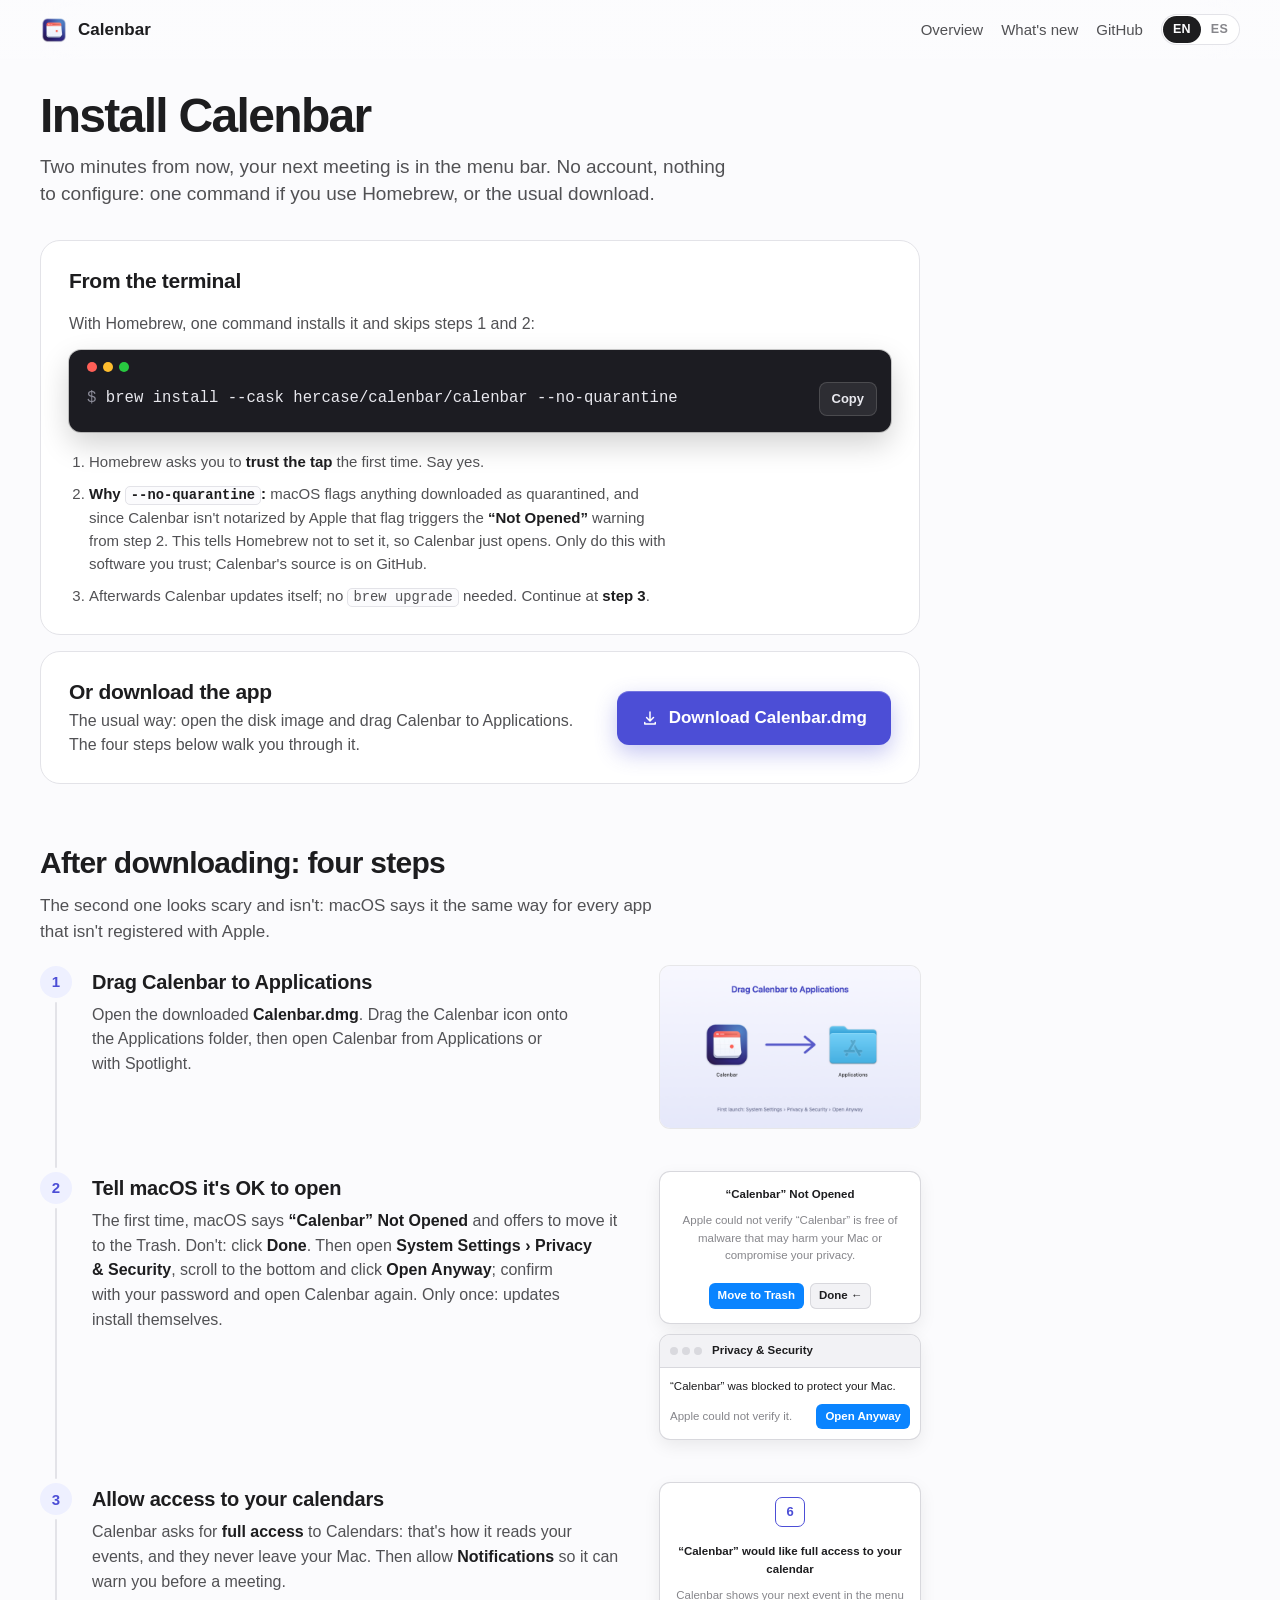
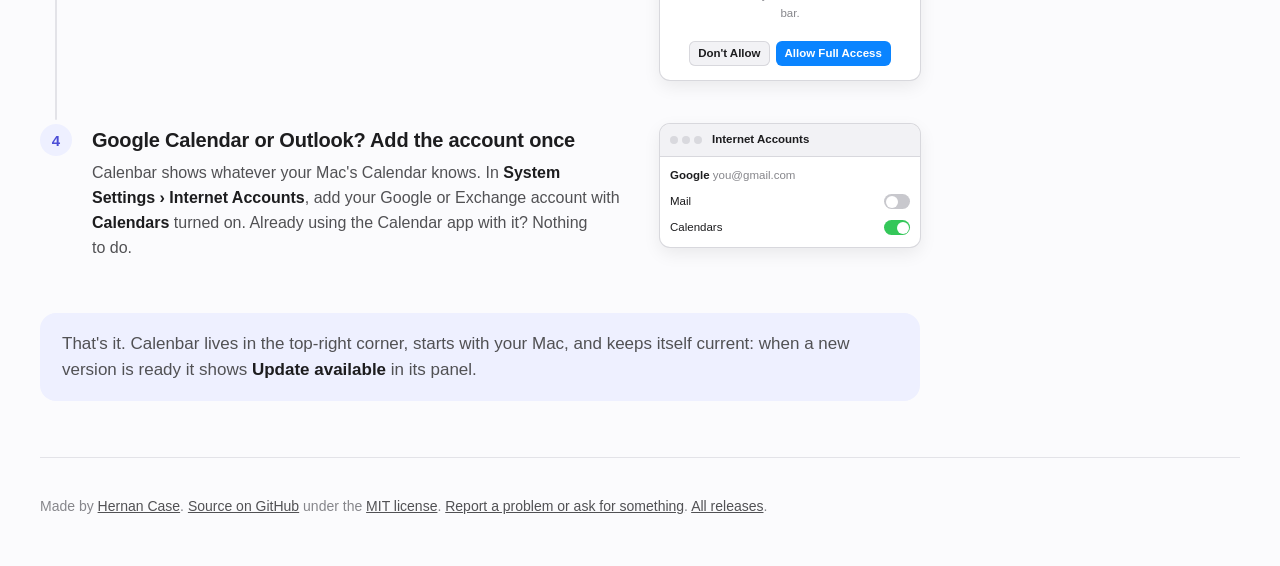
==== docs/install.html @ 89dd8d43 "docs: lead with what Calenbar solves, and one layout system for every page Site, README and the writ" ====
<!doctype html>
<html lang="en">
<head>
<meta charset="utf-8">
<meta name="viewport" content="width=device-width, initial-scale=1">
<title>Install Calenbar on your Mac</title>
<meta name="description" content="Install Calenbar with a download or one Homebrew command, then allow it in Privacy & Security, give it calendar access and add your Google or Exchange account.">
<link rel="canonical" href="https://hercase.github.io/calenbar/install.html">
<meta name="robots" content="index, follow">
<meta name="theme-color" content="#4c4ed6">
<meta property="og:type" content="website">
<meta property="og:image:type" content="image/jpeg">
<meta property="og:site_name" content="Calenbar">
<meta property="og:title" content="Install Calenbar on your Mac">
<meta property="og:description" content="Install Calenbar with a download or one Homebrew command, then allow it in Privacy & Security, give it calendar access and add your Google or Exchange account.">
<meta property="og:url" content="https://hercase.github.io/calenbar/install.html">
<meta property="og:image" content="https://hercase.github.io/calenbar/img/og.jpg">
<meta property="og:image:width" content="1200">
<meta property="og:image:height" content="600">
<meta property="og:image:alt" content="Calenbar: a Mac menu bar showing Weekly Sync in 12 minutes, with the Calenbar panel open">
<meta property="og:locale" content="en_US">
<meta property="og:locale:alternate" content="es_AR">
<meta name="twitter:card" content="summary_large_image">
<meta name="twitter:title" content="Install Calenbar on your Mac">
<meta name="twitter:description" content="Install Calenbar with a download or one Homebrew command, then allow it in Privacy & Security, give it calendar access and add your Google or Exchange account.">
<meta name="twitter:image" content="https://hercase.github.io/calenbar/img/og.jpg">
<meta name="twitter:image:width" content="1200">
<meta name="twitter:image:height" content="600">
<link rel="icon" href="img/icon.png">
<link rel="apple-touch-icon" href="img/icon.png">
<meta name="color-scheme" content="light dark">
<link rel="stylesheet" href="site.css">
</head>
<body>
<div class="wrap">
  <header class="top">
    <a class="mark" href="./"><img src="img/icon.png" alt="" width="28" height="28">Calenbar</a>
    <nav>
      <a href="./"><span data-en>Overview</span><span data-es hidden>Inicio</span></a>
      <a href="whats-new.html"><span data-en>What's new</span><span data-es hidden>Novedades</span></a>
      <a href="https://github.com/hercase/calenbar">GitHub</a>
      <div class="lang" role="group" aria-label="Language">
        <button type="button" data-lang="en" aria-pressed="true" lang="en">EN</button>
        <button type="button" data-lang="es" aria-pressed="false" lang="es">ES</button>
      </div>
    </nav>
  </header>

  <section class="guide" data-en>
    <h1>Install Calenbar</h1>
    <p class="intro">Two minutes from now, your next meeting is in the menu bar. No account, nothing to configure: one command if you use Homebrew, or the usual download.</p>

    <div class="ways">
      <div class="way term">
        <h2>From the terminal</h2>
        <p>With Homebrew, one command installs it and skips steps 1 and 2:</p>
        <div class="cmd"><span class="lights" aria-hidden="true"><i></i><i></i><i></i></span><code>brew install --cask hercase/calenbar/calenbar --no-quarantine</code><button type="button" data-done="Copied">Copy</button></div>
        <ol>
          <li>Homebrew asks you to <b>trust the tap</b> the first time. Say yes.</li>
          <li><b>Why <code>--no-quarantine</code>:</b> macOS flags anything downloaded as quarantined, and since Calenbar isn't notarized by Apple that flag triggers the <b>“Not Opened”</b> warning from step 2. This tells Homebrew not to set it, so Calenbar just opens. Only do this with software you trust; Calenbar's source is on GitHub.</li>
          <li>Afterwards Calenbar updates itself; no <code>brew upgrade</code> needed. Continue at <b>step 3</b>.</li>
        </ol>
      </div>
      <div class="way get">
        <div>
        <h2>Or download the app</h2>
        <p>The usual way: open the disk image and drag Calenbar to Applications. The four steps below walk you through it.</p>
        </div>
        <a class="download" href="https://github.com/hercase/calenbar/releases/latest/download/Calenbar.dmg">
          <svg viewBox="0 0 24 24"><path d="M12 3a1 1 0 0 1 1 1v9.6l2.9-2.9a1 1 0 1 1 1.4 1.4l-4.6 4.6a1 1 0 0 1-1.4 0L6.7 12.1a1 1 0 0 1 1.4-1.4l2.9 2.9V4a1 1 0 0 1 1-1zM5 17a1 1 0 0 1 1 1v1h12v-1a1 1 0 1 1 2 0v2a1 1 0 0 1-1 1H5a1 1 0 0 1-1-1v-2a1 1 0 0 1 1-1z"/></svg>
          Download Calenbar.dmg
        </a>
      </div>
    </div>

    <h2 class="steps-head">After downloading: four steps</h2>
    <p>The second one looks scary and isn't: macOS says it the same way for every app that isn't registered with Apple.</p>

    <div class="step">
      <div>
        <p class="num">1</p>
        <h3>Drag Calenbar to Applications</h3>
        <p>Open the downloaded <b>Calenbar.dmg</b>. Drag the Calenbar icon onto the Applications folder, then open Calenbar from Applications or with Spotlight.</p>
      </div>
      <figure><img src="img/dmg.png" alt="The disk image window: the Calenbar icon, an arrow, and the Applications folder" width="660" height="412"></figure>
    </div>

    <div class="step">
      <div>
        <p class="num">2</p>
        <h3>Tell macOS it's OK to open</h3>
        <p>The first time, macOS says <b>“Calenbar” Not Opened</b> and offers to move it to the Trash. Don't: click <b>Done</b>. Then open <b>System Settings › Privacy &amp; Security</b>, scroll to the bottom and click <b>Open Anyway</b>; confirm with your password and open Calenbar again. Only once: updates install themselves.</p>
      </div>
      <figure aria-hidden="true">
        <div class="win dialog">
          <div class="body">
            <div><b>“Calenbar” Not Opened</b></div>
            <div class="muted">Apple could not verify “Calenbar” is free of malware that may harm your Mac or compromise your privacy.</div>
            <div class="buttons"><span class="btn">Move to Trash</span><span class="btn plain">Done ←</span></div>
          </div>
        </div>
        <div class="win" style="margin-top:12px">
          <div class="head"><span class="lights"><i></i><i></i><i></i></span>Privacy &amp; Security</div>
          <div class="body">
            <div>“Calenbar” was blocked to protect your Mac.</div>
            <div class="row"><span class="muted">Apple could not verify it.</span><span class="btn">Open Anyway</span></div>
          </div>
        </div>
      </figure>
    </div>

    <div class="step">
      <div>
        <p class="num">3</p>
        <h3>Allow access to your calendars</h3>
        <p>Calenbar asks for <b>full access</b> to Calendars: that's how it reads your events, and they never leave your Mac. Then allow <b>Notifications</b> so it can warn you before a meeting.</p>
      </div>
      <figure aria-hidden="true">
        <div class="win dialog">
          <div class="body">
            <div class="icon daybox">16</div>
            <div><b>“Calenbar” would like full access to your calendar</b></div>
            <div class="muted">Calenbar shows your next event in the menu bar.</div>
            <div class="buttons"><span class="btn plain">Don't Allow</span><span class="btn">Allow Full Access</span></div>
          </div>
        </div>
      </figure>
    </div>

    <div class="step">
      <div>
        <p class="num">4</p>
        <h3>Google Calendar or Outlook? Add the account once</h3>
        <p>Calenbar shows whatever your Mac's Calendar knows. In <b>System Settings › Internet Accounts</b>, add your Google or Exchange account with <b>Calendars</b> turned on. Already using the Calendar app with it? Nothing to do.</p>
      </div>
      <figure aria-hidden="true">
        <div class="win">
          <div class="head"><span class="lights"><i></i><i></i><i></i></span>Internet Accounts</div>
          <div class="body">
            <div><b>Google</b> <span class="muted">you@gmail.com</span></div>
            <div class="row"><span>Mail</span><span class="switch"></span></div>
            <div class="row"><span>Calendars</span><span class="switch on"></span></div>
          </div>
        </div>
      </figure>
    </div>

    <p class="after">That's it. Calenbar lives in the top-right corner, starts with your Mac, and keeps itself current: when a new version is ready it shows <b>Update available</b> in its panel.</p>

  </section>

  <section class="guide" data-es hidden>
    <h1>Instalar Calenbar</h1>
    <p class="intro">En dos minutos tenés tu próxima reunión en la barra de menús. Sin cuenta, nada que configurar: un comando si usás Homebrew, o la descarga de siempre.</p>

    <div class="ways">
      <div class="way term">
        <h2>Desde la terminal</h2>
        <p>Con Homebrew, un comando la instala y se saltea los pasos 1 y 2:</p>
        <div class="cmd"><span class="lights" aria-hidden="true"><i></i><i></i><i></i></span><code>brew install --cask hercase/calenbar/calenbar --no-quarantine</code><button type="button" data-done="Copiado">Copiar</button></div>
        <ol>
          <li>La primera vez Homebrew pide <b>confiar en el tap</b>. Decí que sí.</li>
          <li><b>Por qué <code>--no-quarantine</code>:</b> macOS marca como “en cuarentena” todo lo que se descarga, y como Calenbar no está notarizada por Apple esa marca dispara el aviso <b>“No se abrió”</b> del paso 2. Esto le dice a Homebrew que no la ponga, y Calenbar abre directo. Hacelo solo con software en el que confiás; el código de Calenbar está en GitHub.</li>
          <li>Después Calenbar se actualiza sola; no hace falta <code>brew upgrade</code>. Seguí en el <b>paso 3</b>.</li>
        </ol>
      </div>
      <div class="way get">
        <div>
        <h2>O descargá la app</h2>
        <p>Lo de siempre: abrí la imagen de disco y arrastrá Calenbar a Aplicaciones. Los cuatro pasos de abajo te guían.</p>
        </div>
        <a class="download" href="https://github.com/hercase/calenbar/releases/latest/download/Calenbar.dmg">
          <svg viewBox="0 0 24 24"><path d="M12 3a1 1 0 0 1 1 1v9.6l2.9-2.9a1 1 0 1 1 1.4 1.4l-4.6 4.6a1 1 0 0 1-1.4 0L6.7 12.1a1 1 0 0 1 1.4-1.4l2.9 2.9V4a1 1 0 0 1 1-1zM5 17a1 1 0 0 1 1 1v1h12v-1a1 1 0 1 1 2 0v2a1 1 0 0 1-1 1H5a1 1 0 0 1-1-1v-2a1 1 0 0 1 1-1z"/></svg>
          Descargar Calenbar.dmg
        </a>
      </div>
    </div>

    <h2 class="steps-head">Después de descargar: cuatro pasos</h2>
    <p>El segundo asusta y no es para tanto: macOS lo dice igual para toda app que no está registrada en Apple.</p>

    <div class="step">
      <div>
        <p class="num">1</p>
        <h3>Arrastrá Calenbar a Aplicaciones</h3>
        <p>Abrí el archivo descargado <b>Calenbar.dmg</b>. Arrastrá el ícono de Calenbar sobre la carpeta Aplicaciones y después abrí Calenbar desde Aplicaciones o con Spotlight.</p>
      </div>
      <figure><img src="img/dmg.png" alt="La ventana de la imagen de disco: el ícono de Calenbar, una flecha y la carpeta Aplicaciones" width="660" height="412"></figure>
    </div>

    <div class="step">
      <div>
        <p class="num">2</p>
        <h3>Decile a macOS que está bien abrirla</h3>
        <p>La primera vez macOS dice <b>No se abrió “Calenbar”</b> y te ofrece moverla al basurero. No lo hagas: tocá <b>Listo</b>. Después abrí <b>Ajustes del Sistema › Privacidad y seguridad</b>, bajá hasta el final y tocá <b>Abrir de todas formas</b> (o <b>Abrir igualmente</b>, según el idioma del sistema); confirmá con tu contraseña y volvé a abrir Calenbar. Una sola vez: las actualizaciones se instalan solas.</p>
      </div>
      <figure>
        <img src="img/gatekeeper-es.png" alt="El aviso de macOS: No se abrió Calenbar. Apple no pudo verificar que no contenga software malicioso. Botones: Mover al basurero y Listo." width="294" height="280">
        <div class="win" style="margin-top:12px" aria-hidden="true">
          <div class="head"><span class="lights"><i></i><i></i><i></i></span>Privacidad y seguridad</div>
          <div class="body">
            <div>Se bloqueó “Calenbar” para proteger la Mac.</div>
            <div class="row"><span class="muted">Apple no pudo verificarla.</span><span class="btn">Abrir de todas formas</span></div>
          </div>
        </div>
      </figure>
    </div>

    <div class="step">
      <div>
        <p class="num">3</p>
        <h3>Permitile acceder a tus calendarios</h3>
        <p>Calenbar pide <b>acceso completo</b> a Calendarios: así lee tus eventos, que nunca salen de tu Mac. Después permití las <b>Notificaciones</b> para que te avise antes de cada reunión.</p>
      </div>
      <figure aria-hidden="true">
        <div class="win dialog">
          <div class="body">
            <div class="icon daybox">16</div>
            <div><b>“Calenbar” quiere acceso completo a tu calendario</b></div>
            <div class="muted">Calenbar muestra tu próximo evento en la barra de menús.</div>
            <div class="buttons"><span class="btn plain">No permitir</span><span class="btn">Permitir acceso completo</span></div>
          </div>
        </div>
      </figure>
    </div>

    <div class="step">
      <div>
        <p class="num">4</p>
        <h3>¿Google Calendar u Outlook? Agregá la cuenta una vez</h3>
        <p>Calenbar muestra lo que conoce el Calendario de tu Mac. En <b>Ajustes del Sistema › Cuentas de Internet</b>, agregá tu cuenta de Google o Exchange con <b>Calendarios</b> activado. Si ya usás la app Calendario con esa cuenta, no hay nada que hacer.</p>
      </div>
      <figure aria-hidden="true">
        <div class="win">
          <div class="head"><span class="lights"><i></i><i></i><i></i></span>Cuentas de Internet</div>
          <div class="body">
            <div><b>Google</b> <span class="muted">vos@gmail.com</span></div>
            <div class="row"><span>Mail</span><span class="switch"></span></div>
            <div class="row"><span>Calendarios</span><span class="switch on"></span></div>
          </div>
        </div>
      </figure>
    </div>

    <p class="after">Listo. Calenbar vive arriba a la derecha, arranca con tu Mac y se mantiene al día: cuando hay una versión nueva, el panel muestra <b>Actualización disponible</b>.</p>

  </section>

  <footer>
    <span data-en>Made by <a href="https://hercase.vercel.app/?utm_source=calenbar&utm_medium=landing">Hernan Case</a>. <a href="https://github.com/hercase/calenbar">Source on GitHub</a> under the <a href="https://github.com/hercase/calenbar/blob/main/LICENSE">MIT license</a>. <a href="https://github.com/hercase/calenbar/issues/new">Report a problem or ask for something</a>. <a href="https://github.com/hercase/calenbar/releases">All releases</a>.</span>
    <span data-es hidden>Hecho por <a href="https://hercase.vercel.app/?utm_source=calenbar&utm_medium=landing">Hernan Case</a>. <a href="https://github.com/hercase/calenbar">Código en GitHub</a> con <a href="https://github.com/hercase/calenbar/blob/main/LICENSE">licencia MIT</a>. <a href="https://github.com/hercase/calenbar/issues/new">Reportá un problema o pedí algo</a>. <a href="https://github.com/hercase/calenbar/releases">Todas las versiones</a>.</span>
  </footer>
</div>
<script src="site.js"></script>
</body>
</html>
---- docs/site.css ----
/* Layout: one page width for every page, a reading width for prose, one rhythm between sections.
   The page stops growing at --page, so ultra-wide screens get a centred column rather than long lines. */
:root {
  --page: 1200px;
  --content: 880px;
  --measure: 66ch;
  --gutter: clamp(16px, 4vw, 32px);
  --section-y: clamp(56px, 7vw, 96px);
}
:root {
  --paper: #fbfbfd; --ink: #1d1d1f; --ink-2: #515154; --ink-3: #86868b; --rule: #e3e3e8;
  --accent: #4c4ed6; --accent-ink: #ffffff; --band: #eef0ff;
  --bar: rgba(255, 255, 255, .72); --bar-ink: #1d1d1f;
  --win: #ffffff; --win-rule: #d8d8dd; --win-head: #f2f2f5; --sys-blue: #0a84ff; --sys-green: #34c759;
  --shadow: 0 0 0 1px rgba(0,0,0,.07), 0 18px 48px rgba(28, 29, 70, .14);
  --wallpaper: linear-gradient(135deg, #dfe3ff 0%, #eef0ff 38%, #fbe9f1 72%, #e6f0ff 100%);
  --wallpaper-edge: rgba(28, 29, 70, .08);
  --term: #1c1c22; --term-ink: #e8e8ee; --term-dim: #8b8b98;
}
@media (prefers-color-scheme: dark) {
  :root {
    --paper: #141416; --ink: #f5f5f7; --ink-2: #c7c7cc; --ink-3: #8e8e93; --rule: #2c2c30;
    --accent: #8a8cff; --accent-ink: #0d0d1f; --band: #1c1d33;
    --bar: rgba(40, 40, 46, .72); --bar-ink: #f5f5f7;
    --win: #2c2c2e; --win-rule: #3f3f44; --win-head: #353538;
    --shadow: 0 0 0 1px rgba(255,255,255,.08), 0 18px 48px rgba(0, 0, 0, .55);
    --wallpaper: linear-gradient(135deg, #1b1c3a 0%, #262a5c 40%, #3a2550 75%, #1c2440 100%);
    --wallpaper-edge: rgba(255,255,255,.08);
    --term: #0e0e12;
  }
}
* { box-sizing: border-box; min-width: 0; }
img { max-width: 100%; }
html { background: var(--paper); scroll-behavior: smooth; }
@media (prefers-reduced-motion: reduce) { html { scroll-behavior: auto; } }
body {
  margin: 0; color: var(--ink); background: var(--paper); overflow-x: hidden;
  font: 17px/1.55 -apple-system, BlinkMacSystemFont, "SF Pro Text", "Helvetica Neue", Helvetica, Arial, sans-serif;
  -webkit-font-smoothing: antialiased; text-rendering: optimizeLegibility;
}
a { color: var(--accent); }
a:focus-visible, button:focus-visible { outline: 3px solid var(--accent); outline-offset: 3px; border-radius: 6px; }
.wrap { max-width: calc(var(--page) + 2 * var(--gutter)); margin: 0 auto; padding: 0 var(--gutter); }
/* Reading pages (guide, release notes): a narrower column, left-aligned with the logo. */
.guide, .release { max-width: var(--content); }
[hidden] { display: none !important; }
b { font-weight: 600; }
h1, h2, h3 { text-wrap: balance; }
p, li, dd { text-wrap: pretty; }

/* Top bar */
.top {
  display: flex; align-items: center; justify-content: space-between; padding: 14px 0; gap: 16px;
  position: sticky; top: 0; z-index: 10;
  -webkit-backdrop-filter: saturate(1.6) blur(18px); backdrop-filter: saturate(1.6) blur(18px);
  /* Paint the bar edge to edge although it sits inside .wrap. */
  border-image: conic-gradient(color-mix(in srgb, var(--paper) 82%, transparent) 0 0) fill 0 // 0 100vmax;
}
.top .mark { display: flex; align-items: center; gap: 10px; font-weight: 600; text-decoration: none; color: var(--ink); }
.top .mark img { width: 28px; height: 28px; border-radius: 7px; }
.top nav { display: flex; align-items: center; gap: 18px; font-size: 15px; }
.top nav a { color: var(--ink-2); text-decoration: none; white-space: nowrap; }
@media (max-width: 420px) { .top nav a[href*="github.com"] { display: none; } }
.top nav a:hover { color: var(--ink); }
.lang { display: inline-flex; padding: 2px; border-radius: 999px; background: var(--win); box-shadow: inset 0 0 0 1px var(--rule); }
.lang button { background: none; border: 0; color: var(--ink-3); font: inherit; font-size: 12.5px; font-weight: 600; letter-spacing: .02em; padding: 4px 10px; cursor: pointer; border-radius: 999px; transition: background .15s, color .15s; }
.lang button:hover { color: var(--ink); }
.lang button[aria-pressed="true"] { color: var(--paper); background: var(--ink); }
@media (prefers-reduced-motion: reduce) { .lang button { transition: none; } }

/* Hero */
.hero { padding: 56px 0 24px; text-align: center; }
h1 { font-size: clamp(38px, 6.4vw, 64px); line-height: 1.03; letter-spacing: -0.035em; font-weight: 700; margin: 0 auto 18px; max-width: 15ch; }
.lede { font-size: 20px; line-height: 1.45; color: var(--ink-2); margin: 0 auto 28px; max-width: 40ch; }
.cta { display: flex; flex-direction: column; align-items: center; gap: 12px; }
.download {
  display: inline-flex; align-items: center; gap: 10px; background: var(--accent); color: var(--accent-ink); text-decoration: none;
  font-weight: 600; font-size: 17px; padding: 14px 24px; border-radius: 12px;
  box-shadow: inset 0 1px 0 rgba(255,255,255,.22), 0 8px 22px color-mix(in srgb, var(--accent) 32%, transparent);
  transition: transform .15s, filter .15s;
}
.download:active { transform: translateY(1px); }
@media (prefers-reduced-motion: reduce) { .download { transition: none; } }
.download svg { width: 18px; height: 18px; fill: currentColor; }
.download:hover { filter: brightness(1.06); }
.fine { color: var(--ink-3); font-size: 14px; margin: 0; }
.fine a { color: var(--ink-2); }
@media (max-width: 560px) {
  .lede { font-size: 18px; }
  .top nav { gap: 12px; font-size: 14px; }
  .feature h2, .closing h2 { font-size: 26px; }
}

/* A slice of desktop: wallpaper, the menu bar on top, and whatever hangs from Calenbar's item. */
.screen {
  position: relative; margin: 44px auto 0; max-width: 1000px; border-radius: 18px; overflow: hidden;
  background: var(--wallpaper);
  box-shadow: 0 0 0 1px var(--wallpaper-edge), 0 24px 60px rgba(28, 29, 70, .16);
  padding: 0 0 28px; text-align: left;
}
.screen.short { padding-bottom: 72px; }
/* In a grid column, auto margins would size the screen to the menu bar's unwrapped width. */
.feature .screen { margin: 0; width: 100%; }
.menubar {
  height: 32px; background: var(--bar); color: var(--bar-ink);
  -webkit-backdrop-filter: blur(20px); backdrop-filter: blur(20px);
  display: flex; align-items: center; padding: 0 16px; gap: 18px; font-size: 13.5px;
  border-bottom: 1px solid rgba(0,0,0,.06);
  white-space: nowrap; overflow: hidden; text-align: left;
}
.menubar .menus { display: flex; gap: 16px; }
.menubar .menus b { font-weight: 700; }
.menubar .spacer { flex: 1; }
.menubar .item { display: flex; align-items: center; gap: 7px; font-weight: 500; }
.menubar .daybox { display: inline-grid; place-items: center; width: 17px; height: 17px; border: 1.3px solid currentColor; border-radius: 4px; font-size: 10.5px; font-weight: 600; line-height: 1; }
.menubar .item .dot { opacity: .55; margin: 0 1px; }
.menubar svg { width: 17px; height: 17px; fill: currentColor; }
.menubar .clock { font-variant-numeric: tabular-nums; }
.screen .panel { display: block; width: 340px; max-width: calc(100% - 40px); height: auto; margin: 10px 20px 0 auto; border-radius: 12px; box-shadow: var(--shadow); }
.screen .strip { display: block; width: calc(100% - 40px); height: auto; margin: 22px auto 0; border-radius: 9px; box-shadow: 0 10px 30px rgba(28, 29, 70, .18); }
@media (max-width: 560px) { .menubar .menus span:nth-child(n+3), .menubar .sys { display: none; } .screen .panel { margin: 10px auto 0; } }

/* Eight reasons, one line each, right under the hero */
.sr-only { position: absolute; width: 1px; height: 1px; overflow: hidden; clip: rect(0 0 0 0); white-space: nowrap; }
.perks { padding: var(--section-y) 0; }
.perks ul { list-style: none; margin: 0; padding: 0; display: grid; grid-template-columns: repeat(4, minmax(0, 1fr)); gap: 36px 32px; }
.perks li { display: grid; gap: 4px; align-content: start; }
.perks svg { width: 26px; height: 26px; fill: none; stroke: var(--accent); stroke-width: 1.8; stroke-linecap: round; stroke-linejoin: round; margin-bottom: 8px; }
.perks b { font-size: 17px; letter-spacing: -0.01em; color: var(--ink); }
.perks span { color: var(--ink-2); font-size: 15px; line-height: 1.45; }
@media (max-width: 860px) { .perks ul { grid-template-columns: repeat(2, minmax(0, 1fr)); gap: 28px 20px; } }

/* Eyebrow above section titles */
.eyebrow { display: block; color: var(--accent); font-size: 16px; font-weight: 600; margin: 0 0 8px; }
.section-head { text-align: center; max-width: var(--measure); margin: 0 auto 36px; }
.section-head h2 { font-size: clamp(28px, 4vw, 40px); line-height: 1.1; letter-spacing: -0.028em; margin: 0 0 12px; }
.section-head p { color: var(--ink-2); margin: 0; font-size: 18px; }

/* Three sizes of the same thing */
.trio { padding: var(--section-y) 0; border-top: 1px solid var(--rule); }
.trio .shots { display: grid; grid-template-columns: 1.3fr 1fr 1fr; gap: 28px; align-items: start; }
.trio figure { margin: 0; }
.trio figure img, .trio figure picture { display: block; width: 100%; height: auto; border-radius: 12px; box-shadow: var(--shadow); }
.trio figure picture img { box-shadow: none; }
.trio figcaption { font-size: 14px; color: var(--ink-2); margin-top: 12px; line-height: 1.45; }
.trio figcaption b { color: var(--ink); }
.trio .barshot { border-radius: 12px; overflow: hidden; box-shadow: var(--shadow); background: var(--wallpaper); padding-bottom: 36px; }
@media (max-width: 760px) { .trio .shots { grid-template-columns: 1fr; } }

/* Small things, as cards */
.cards { padding: var(--section-y) 0; border-top: 1px solid var(--rule); }
.cards .grid { display: grid; grid-template-columns: repeat(3, 1fr); gap: 16px; }
.cards .card { background: var(--win); border: 1px solid var(--rule); border-radius: 16px; padding: 22px 24px; }
.cards h3 { margin: 0 0 6px; font-size: 17px; letter-spacing: -0.01em; }
.cards p { margin: 0; color: var(--ink-2); font-size: 15px; line-height: 1.5; }
@media (max-width: 760px) { .cards .grid { grid-template-columns: 1fr; } }

/* What's new */
.release { display: grid; grid-template-columns: 200px minmax(0, 1fr); gap: 32px; padding: 40px 0; border-top: 1px solid var(--rule); }
.release time { color: var(--ink-3); font-size: 15px; padding-top: 7px; position: sticky; top: 24px; align-self: start; }
.release > div { max-width: var(--measure); }
.release h2 { font-size: 27px; letter-spacing: -0.02em; margin: 0 0 10px; line-height: 1.2; }
.release p { color: var(--ink-2); margin: 0 0 12px; }
.release ul { margin: 0; padding-left: 18px; color: var(--ink-2); display: grid; gap: 7px; }
.release .ver { display: inline-block; vertical-align: 3px; font-size: 12.5px; color: var(--ink-2); margin-left: 10px; font-weight: 600; letter-spacing: .01em; padding: 2px 9px; border-radius: 999px; background: var(--win); box-shadow: inset 0 0 0 1px var(--rule); font-variant-numeric: tabular-nums; }
.release:first-of-type .ver { color: var(--accent); background: var(--band); box-shadow: none; }
@media (max-width: 640px) { .release { grid-template-columns: 1fr; gap: 6px; } }

/* Features: text and a screenshot, alternating sides. */
.feature { display: grid; grid-template-columns: minmax(0, 1fr) minmax(0, 1fr); gap: 56px; align-items: center; padding: var(--section-y) 0; border-top: 1px solid var(--rule); }
.feature.flip > .text { order: 2; }
.feature h2 { font-size: clamp(26px, 3.4vw, 34px); line-height: 1.12; letter-spacing: -0.025em; margin: 0 0 12px; }
.feature p { margin: 0 0 14px; color: var(--ink-2); }
.feature ul { margin: 0; padding: 0; list-style: none; display: grid; gap: 8px; color: var(--ink-2); font-size: 16px; }
.feature li { padding-left: 18px; position: relative; }
.feature li::before { content: ""; position: absolute; left: 0; top: .62em; width: 7px; height: 7px; border-radius: 50%; background: var(--accent); }
.feature img, .feature picture { display: block; width: 100%; height: auto; border-radius: 12px; box-shadow: var(--shadow); }
.feature picture img { box-shadow: none; }
.feature picture.card { max-width: 340px; margin: 0 auto; }
.feature.wide { grid-template-columns: 1fr; gap: 24px; }
.feature.wide .text { max-width: var(--measure); }
@media (max-width: 680px) { .feature { grid-template-columns: 1fr; gap: 24px; } .feature.flip > .text { order: 0; } }

/* Meeting services Join recognises */
.services { padding: var(--section-y) 0; border-top: 1px solid var(--rule); text-align: center; }
.services h2 { font-size: clamp(22px, 3vw, 28px); letter-spacing: -0.02em; margin: 0 0 20px; }
.services ul { list-style: none; margin: 0 auto; padding: 0; display: flex; flex-wrap: wrap; justify-content: center; gap: 10px; max-width: 760px; }
.services li { background: var(--win); border: 1px solid var(--rule); border-radius: 999px; padding: 7px 16px; font-size: 15px; font-weight: 500; }
.services p { color: var(--ink-3); font-size: 14px; margin: 18px 0 0; }

/* Keyboard */
.keys { padding: var(--section-y) 0; border-top: 1px solid var(--rule); }
.keys h2 { font-size: clamp(26px, 3.4vw, 34px); letter-spacing: -0.025em; margin: 0 0 20px; }
.keys dl { margin: 0; display: grid; grid-template-columns: repeat(auto-fit, minmax(260px, 1fr)); gap: 12px; }
.keys dl > div { display: flex; align-items: baseline; gap: 14px; background: var(--win); border: 1px solid var(--rule); border-radius: 14px; padding: 14px 16px; }
.keys dt { flex: none; min-width: 84px; color: var(--ink-2); font-size: 14px; }
.keys dd { margin: 0; color: var(--ink-2); font-size: 15px; }
kbd { display: inline-block; min-width: 24px; padding: 2px 7px; margin-right: 3px; text-align: center; font: 600 13px/1.4 -apple-system, BlinkMacSystemFont, sans-serif; color: var(--ink); background: var(--paper); border: 1px solid var(--win-rule); border-bottom-width: 2px; border-radius: 6px; }

/* Questions */
.faq { padding: var(--section-y) 0 24px; border-top: 1px solid var(--rule); }
.faq h2 { font-size: 30px; letter-spacing: -0.02em; margin: 0 0 20px; }
.faq dl { margin: 0; display: grid; gap: 22px; max-width: var(--measure); }
.faq dt { font-weight: 600; margin: 0 0 4px; }
.faq dd { margin: 0; color: var(--ink-2); }
.faq dd code { font-size: .85em; background: var(--win); border: 1px solid var(--rule); border-radius: 5px; padding: 1px 5px; overflow-wrap: anywhere; }

/* Closing band */
.closing { padding: var(--section-y) 24px; margin: 24px 0 56px; text-align: center; border-radius: 24px; background: var(--wallpaper); box-shadow: 0 0 0 1px var(--wallpaper-edge); }
.closing h2 { font-size: clamp(28px, 4vw, 40px); letter-spacing: -0.02em; margin: 0 0 10px; }
.closing p { color: var(--ink-2); margin: 0 auto 24px; max-width: 46ch; }

/* Install guide page */
.guide { padding: 32px 0 16px; }
.guide h1 { text-align: left; margin: 0 0 12px; max-width: 20ch; font-size: clamp(34px, 5vw, 48px); }
.guide .intro { color: var(--ink-2); margin: 0 0 24px; max-width: var(--measure); font-size: 19px; line-height: 1.45; }
/* Two ways in, stacked: the command first, then the download that the numbered steps below follow. */
.ways { display: grid; gap: 16px; margin: 32px 0 8px; }
.way { background: var(--win); border: 1px solid var(--rule); border-radius: 20px; padding: 26px 28px; display: grid; gap: 14px; }
.way h2 { font-size: 21px; letter-spacing: -0.015em; margin: 0 0 4px; line-height: 1.3; }
.way p { margin: 0; color: var(--ink-2); font-size: 16px; line-height: 1.5; }
.way ol { margin: 4px 0 0; padding-left: 20px; color: var(--ink-2); font-size: 15px; display: grid; gap: 8px; max-width: 72ch; }
.way ol b { color: var(--ink); }
.way.get { grid-template-columns: minmax(0, 1fr) auto; align-items: center; gap: 24px; }
@media (max-width: 640px) { .way { padding: 22px 20px; } .way.get { grid-template-columns: 1fr; gap: 16px; } .way.get .download { justify-self: start; } }
/* The command, as a small terminal window; dark in both themes. */
.cmd {
  display: grid; grid-template-columns: minmax(0, 1fr) auto; align-items: center; gap: 10px 16px;
  background: var(--term); color: var(--term-ink); border-radius: 12px; padding: 12px 14px 16px 18px;
  box-shadow: 0 0 0 1px rgba(0,0,0,.2), 0 12px 30px rgba(0,0,0,.18);
}
.cmd .lights { grid-column: 1 / -1; display: flex; gap: 6px; }
.cmd .lights i { width: 10px; height: 10px; border-radius: 50%; background: #ff5f57; }
.cmd .lights i:nth-child(2) { background: #febc2e; }
.cmd .lights i:nth-child(3) { background: #28c840; }
.cmd code { font-size: 15px; line-height: 1.55; white-space: pre; overflow-x: auto; scrollbar-width: thin; padding-bottom: 2px; color: var(--term-ink); }
.cmd code::before { content: "$ "; color: var(--term-dim); }
.cmd button {
  background: rgba(255,255,255,.08); border: 1px solid rgba(255,255,255,.14); color: var(--term-ink);
  font: inherit; font-size: 13px; font-weight: 600; padding: 6px 12px; border-radius: 8px; cursor: pointer;
}
.cmd button:hover { background: rgba(255,255,255,.14); }
.cmd button.copied { color: #28c840; border-color: rgba(40,200,64,.5); }
.way code { font-size: .92em; }
.way p code, .way li code { background: var(--paper); border: 1px solid var(--rule); border-radius: 5px; padding: 1px 5px; }
.steps-head { margin: 56px 0 6px; font-size: clamp(24px, 3vw, 30px); letter-spacing: -0.025em; }
.steps-head + p { color: var(--ink-2); margin: 0 0 20px; max-width: var(--measure); }
.step { display: grid; grid-template-columns: minmax(0, 1fr) 260px; gap: 40px; align-items: start; padding: 0 0 44px 52px; position: relative; }
.step::before { content: ""; position: absolute; left: 15px; top: 36px; bottom: 4px; width: 2px; border-radius: 2px; background: var(--rule); }
.step:last-of-type::before { display: none; }
.step > div { max-width: 62ch; }
.step .num { position: absolute; left: 0; top: 0; width: 32px; height: 32px; border-radius: 50%; display: grid; place-items: center; margin: 0; background: var(--band); color: var(--accent); font-weight: 700; font-size: 15px; font-variant-numeric: tabular-nums; }
.step h3 { font-size: 20px; line-height: 1.3; margin: 3px 0 8px; letter-spacing: -0.01em; }
.step p { margin: 0; color: var(--ink-2); font-size: 16px; }
.step p b { color: var(--ink); }
.step figure { margin: 0; }
.step figure img { display: block; width: 100%; height: auto; border-radius: 10px; box-shadow: 0 0 0 1px rgba(0,0,0,.08); }
.step figure img[src*="gatekeeper"] { width: 220px; margin: 0 auto; box-shadow: var(--shadow); border-radius: 14px; }
@media (max-width: 640px) { .step { grid-template-columns: 1fr; gap: 16px; padding-left: 48px; } .step figure { max-width: 300px; } }
.win { background: var(--win); border-radius: 10px; box-shadow: 0 0 0 1px var(--win-rule), 0 6px 18px rgba(0,0,0,.08); font-size: 11.5px; overflow: hidden; color: var(--ink); }
.win .head { background: var(--win-head); padding: 7px 10px; font-weight: 600; border-bottom: 1px solid var(--win-rule); display: flex; align-items: center; gap: 6px; }
.win .head .lights { display: inline-flex; gap: 4px; margin-right: 4px; }
.win .head .lights i { width: 8px; height: 8px; border-radius: 50%; background: #d9d9de; display: block; }
.win .body { padding: 10px; display: grid; gap: 8px; }
.win .row { display: flex; align-items: center; justify-content: space-between; gap: 8px; }
.win .muted { color: var(--ink-3); }
.win .btn { background: var(--sys-blue); color: #fff; border-radius: 6px; padding: 4px 9px; font-weight: 600; white-space: nowrap; }
.win .btn.plain { background: var(--win-head); color: var(--ink); box-shadow: inset 0 0 0 1px var(--win-rule); }
.win .switch { width: 26px; height: 15px; border-radius: 8px; background: #c8c8cd; position: relative; flex: none; }
.win .switch::after { content: ""; position: absolute; top: 1.5px; left: 1.5px; width: 12px; height: 12px; border-radius: 50%; background: #fff; }
.win .switch.on { background: var(--sys-green); }
.win .switch.on::after { left: 12.5px; }
.win.dialog .body { text-align: center; padding: 14px 12px; }
.win.dialog .icon { width: 30px; height: 30px; border-radius: 7px; margin: 0 auto 8px; display: grid; place-items: center; border: 1.5px solid var(--accent); color: var(--accent); font-weight: 700; font-size: 13px; }
.win.dialog .buttons { display: flex; gap: 6px; justify-content: center; margin-top: 10px; }
.after { background: var(--band); border-radius: 16px; padding: 18px 22px; color: var(--ink-2); margin: 8px 0 40px; }
.after b { color: var(--ink); }

pre { background: var(--win); border: 1px solid var(--rule); border-radius: 10px; padding: 14px 16px; overflow-x: auto; font-size: 15px; margin: 0 0 14px; }
code { font-family: ui-monospace, "SF Mono", Menlo, monospace; font-size: 0.95em; }
p code { background: var(--win); border: 1px solid var(--rule); border-radius: 5px; padding: 1px 5px; }

footer { padding: 36px 0 48px; color: var(--ink-3); font-size: 14px; border-top: 1px solid var(--rule); }
footer a { color: var(--ink-2); }
footer span { line-height: 1.8; }
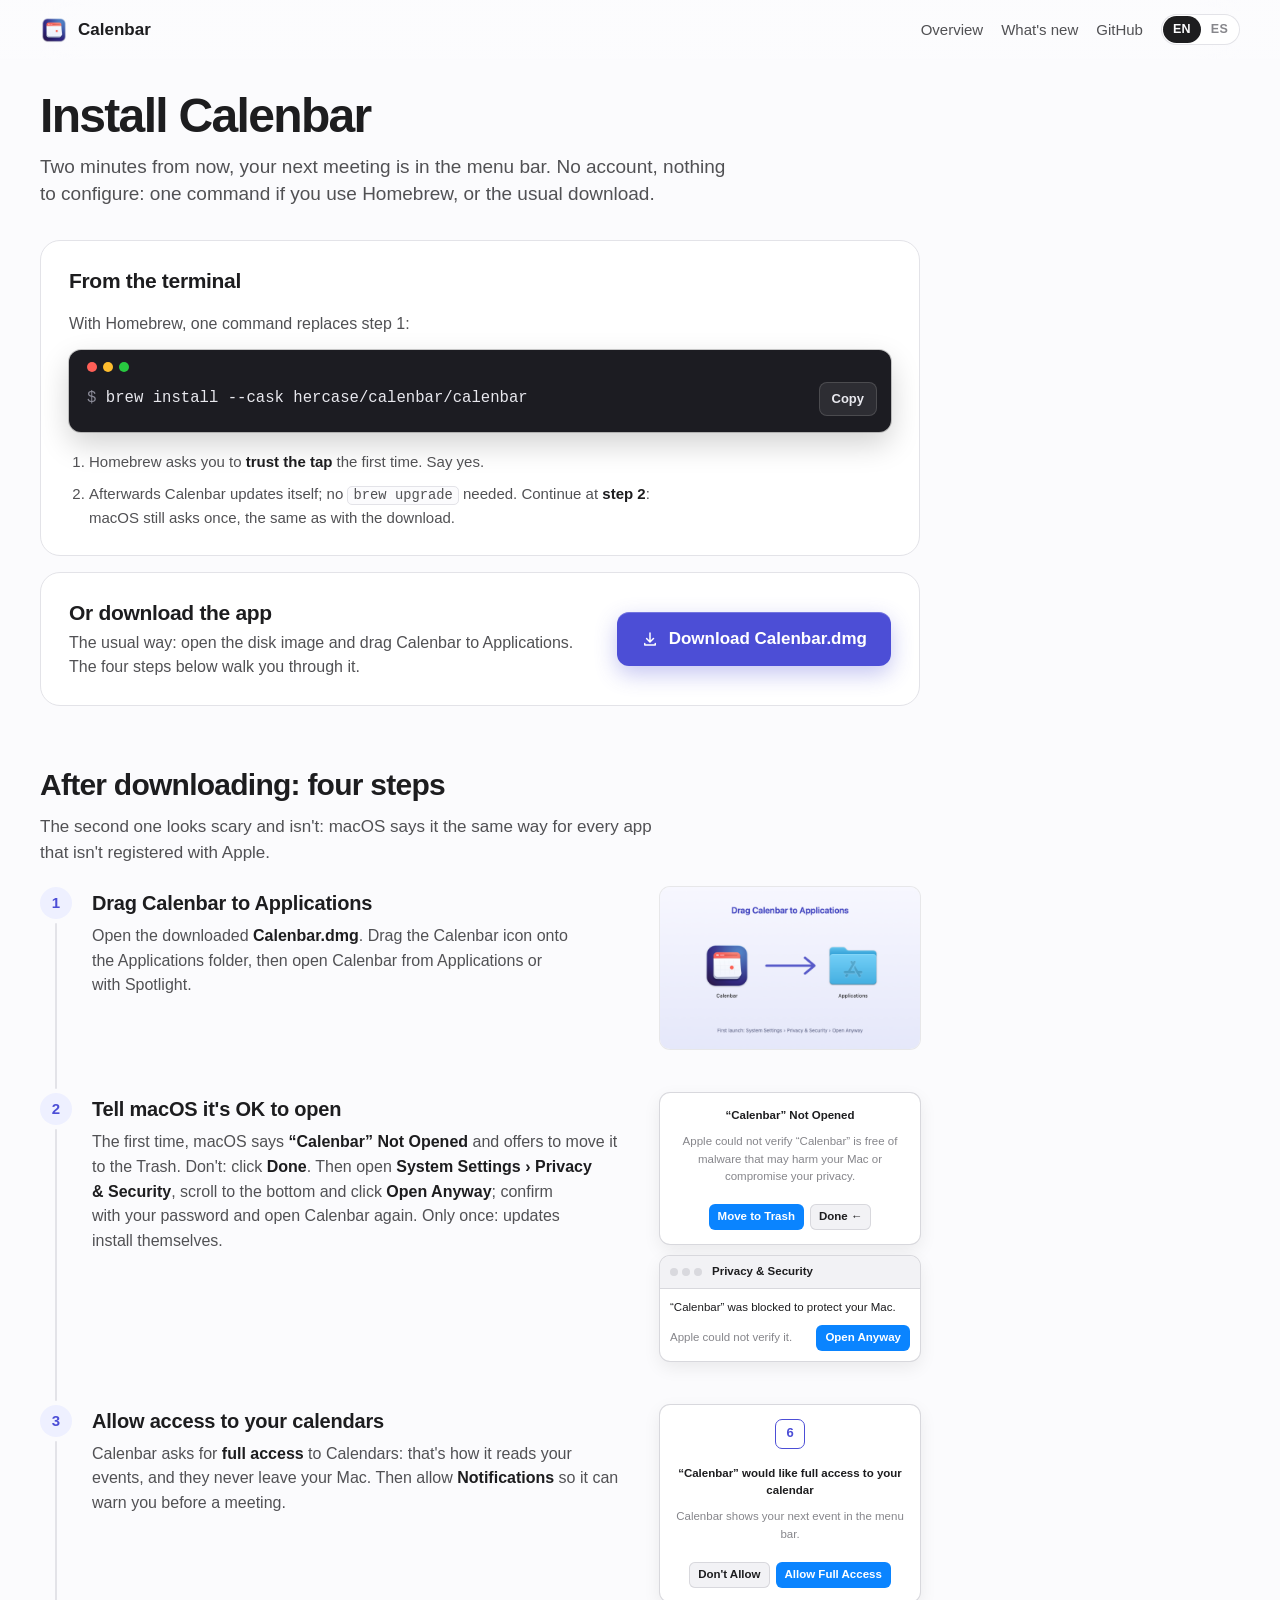
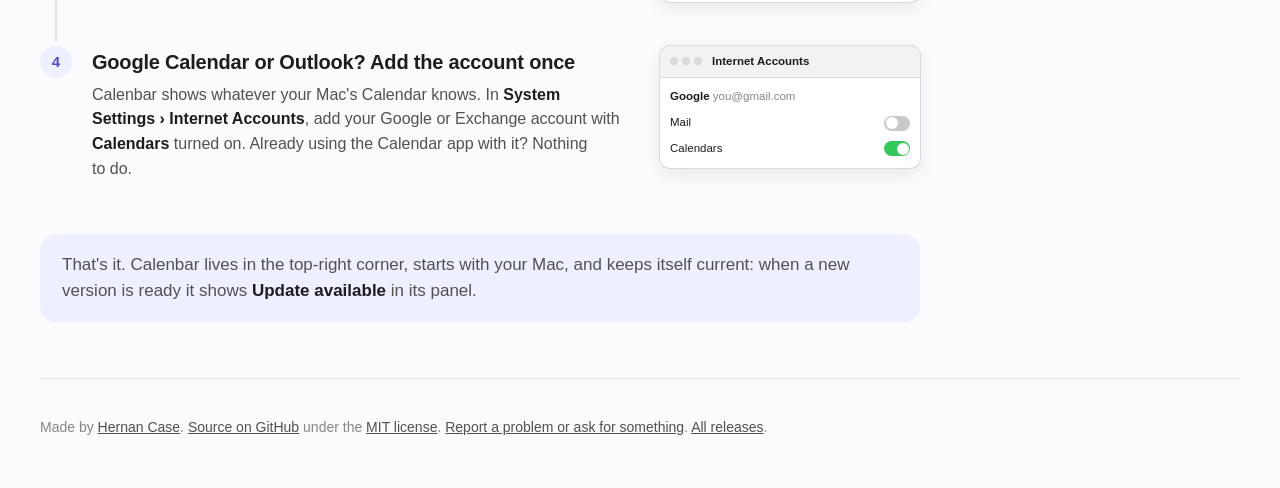
==== commit 09dbca29: "docs: drop --no-quarantine, which Homebrew no longer accepts" ====
--- a/docs/install.html
+++ b/docs/install.html
@@ -53,12 +53,11 @@
     <div class="ways">
       <div class="way term">
         <h2>From the terminal</h2>
-        <p>With Homebrew, one command installs it and skips steps 1 and 2:</p>
-        <div class="cmd"><span class="lights" aria-hidden="true"><i></i><i></i><i></i></span><code>brew install --cask hercase/calenbar/calenbar --no-quarantine</code><button type="button" data-done="Copied">Copy</button></div>
+        <p>With Homebrew, one command replaces step 1:</p>
+        <div class="cmd"><span class="lights" aria-hidden="true"><i></i><i></i><i></i></span><code>brew install --cask hercase/calenbar/calenbar</code><button type="button" data-done="Copied">Copy</button></div>
         <ol>
           <li>Homebrew asks you to <b>trust the tap</b> the first time. Say yes.</li>
-          <li><b>Why <code>--no-quarantine</code>:</b> macOS flags anything downloaded as quarantined, and since Calenbar isn't notarized by Apple that flag triggers the <b>“Not Opened”</b> warning from step 2. This tells Homebrew not to set it, so Calenbar just opens. Only do this with software you trust; Calenbar's source is on GitHub.</li>
-          <li>Afterwards Calenbar updates itself; no <code>brew upgrade</code> needed. Continue at <b>step 3</b>.</li>
+          <li>Afterwards Calenbar updates itself; no <code>brew upgrade</code> needed. Continue at <b>step 2</b>: macOS still asks once, the same as with the download.</li>
         </ol>
       </div>
       <div class="way get">
@@ -156,12 +155,11 @@
     <div class="ways">
       <div class="way term">
         <h2>Desde la terminal</h2>
-        <p>Con Homebrew, un comando la instala y se saltea los pasos 1 y 2:</p>
-        <div class="cmd"><span class="lights" aria-hidden="true"><i></i><i></i><i></i></span><code>brew install --cask hercase/calenbar/calenbar --no-quarantine</code><button type="button" data-done="Copiado">Copiar</button></div>
+        <p>Con Homebrew, un comando reemplaza el paso 1:</p>
+        <div class="cmd"><span class="lights" aria-hidden="true"><i></i><i></i><i></i></span><code>brew install --cask hercase/calenbar/calenbar</code><button type="button" data-done="Copiado">Copiar</button></div>
         <ol>
           <li>La primera vez Homebrew pide <b>confiar en el tap</b>. Decí que sí.</li>
-          <li><b>Por qué <code>--no-quarantine</code>:</b> macOS marca como “en cuarentena” todo lo que se descarga, y como Calenbar no está notarizada por Apple esa marca dispara el aviso <b>“No se abrió”</b> del paso 2. Esto le dice a Homebrew que no la ponga, y Calenbar abre directo. Hacelo solo con software en el que confiás; el código de Calenbar está en GitHub.</li>
-          <li>Después Calenbar se actualiza sola; no hace falta <code>brew upgrade</code>. Seguí en el <b>paso 3</b>.</li>
+          <li>Después Calenbar se actualiza sola; no hace falta <code>brew upgrade</code>. Seguí en el <b>paso 2</b>: macOS pregunta una vez, igual que con la descarga.</li>
         </ol>
       </div>
       <div class="way get">
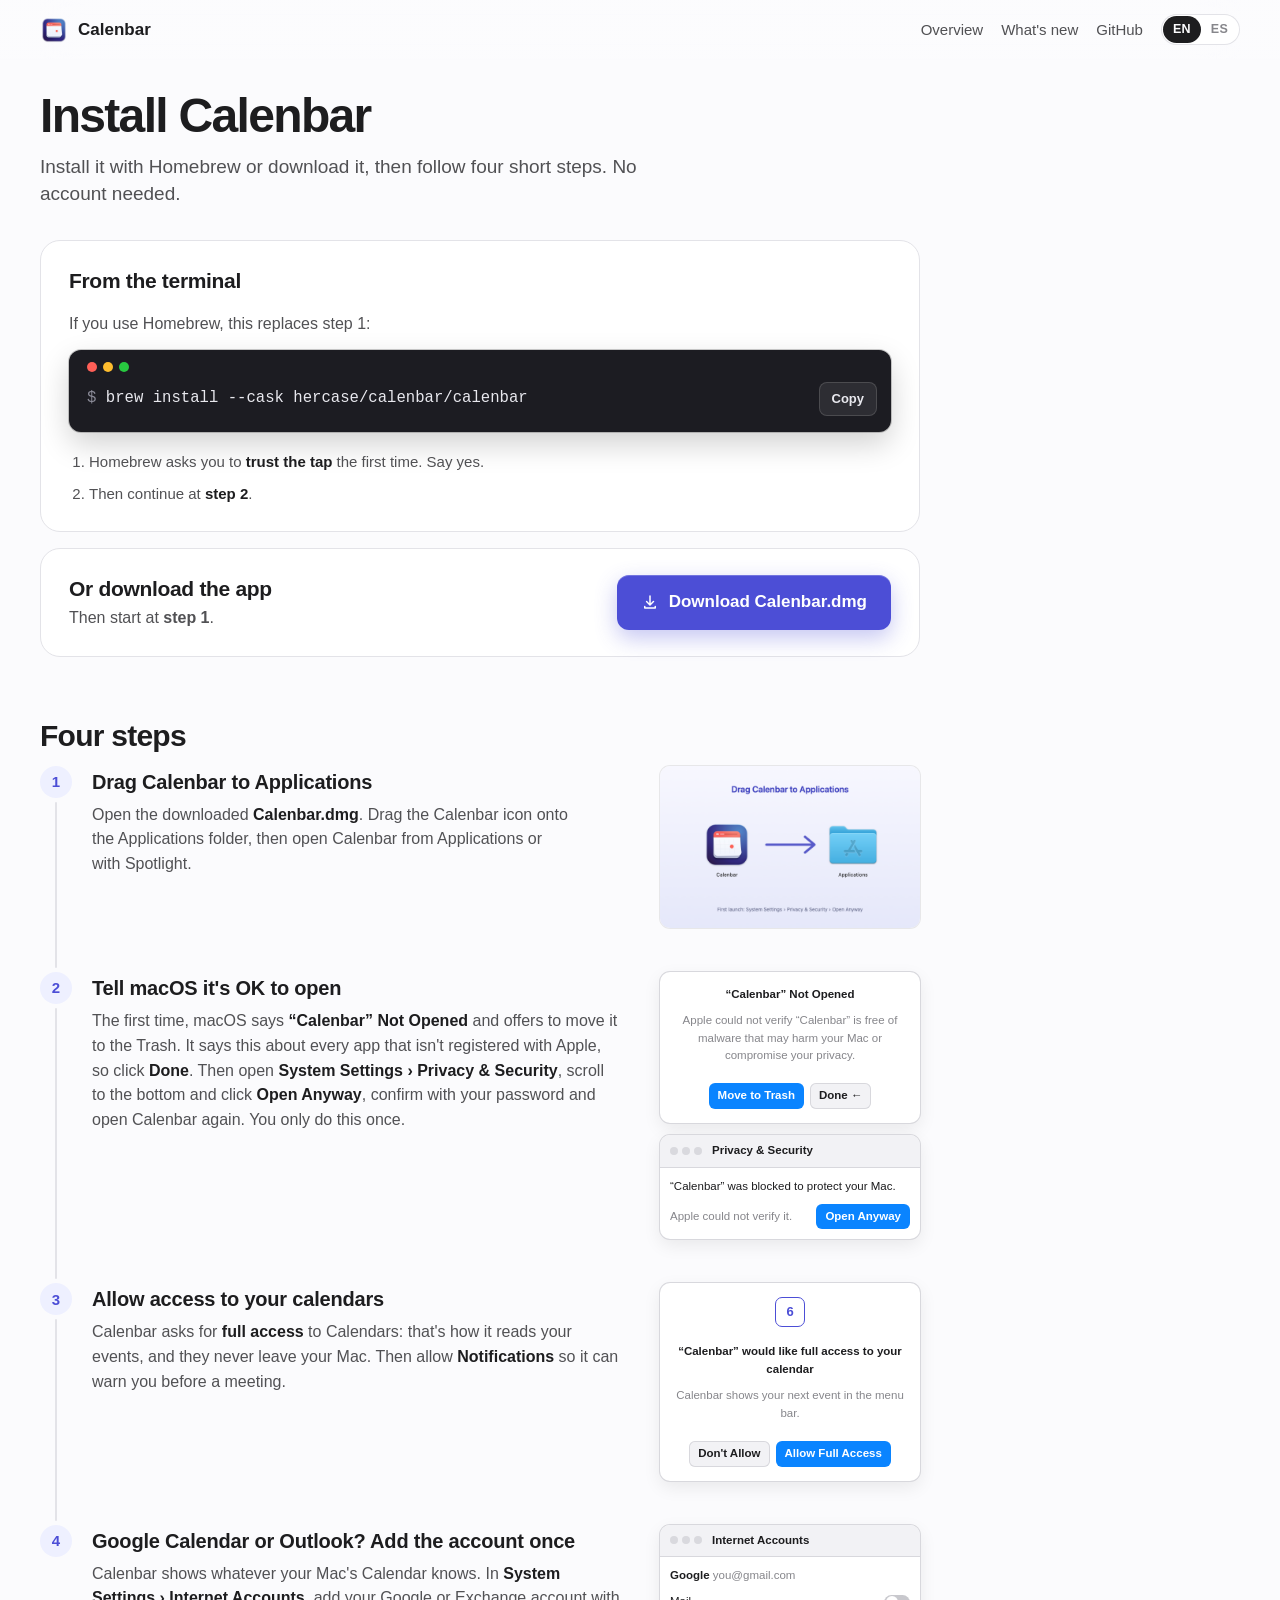
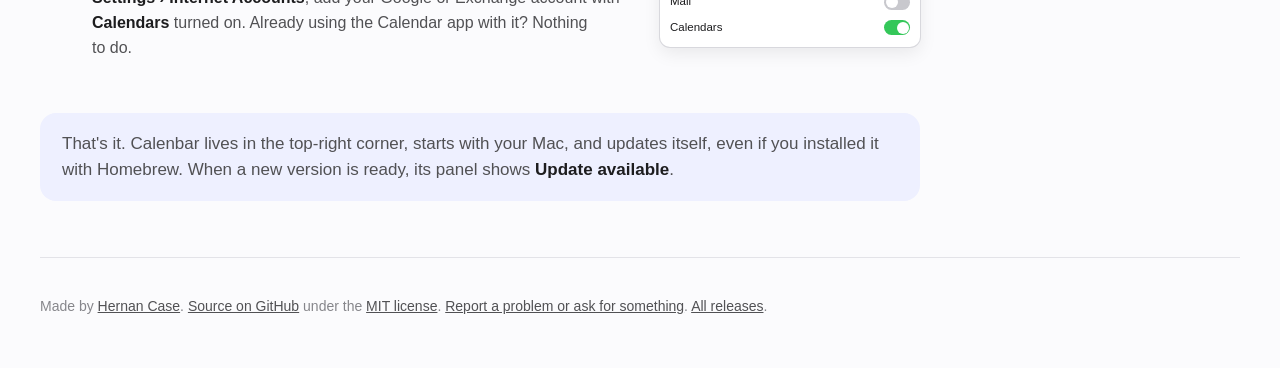
==== commit fbed7869: "docs(install): cut the repeated update notes and filler from the guide" ====
--- a/docs/install.html
+++ b/docs/install.html
@@ -48,22 +48,22 @@
 
   <section class="guide" data-en>
     <h1>Install Calenbar</h1>
-    <p class="intro">Two minutes from now, your next meeting is in the menu bar. No account, nothing to configure: one command if you use Homebrew, or the usual download.</p>
+    <p class="intro">Install it with Homebrew or download it, then follow four short steps. No account needed.</p>
 
     <div class="ways">
       <div class="way term">
         <h2>From the terminal</h2>
-        <p>With Homebrew, one command replaces step 1:</p>
+        <p>If you use Homebrew, this replaces step 1:</p>
         <div class="cmd"><span class="lights" aria-hidden="true"><i></i><i></i><i></i></span><code>brew install --cask hercase/calenbar/calenbar</code><button type="button" data-done="Copied">Copy</button></div>
         <ol>
           <li>Homebrew asks you to <b>trust the tap</b> the first time. Say yes.</li>
-          <li>Afterwards Calenbar updates itself; no <code>brew upgrade</code> needed. Continue at <b>step 2</b>: macOS still asks once, the same as with the download.</li>
+          <li>Then continue at <b>step 2</b>.</li>
         </ol>
       </div>
       <div class="way get">
         <div>
         <h2>Or download the app</h2>
-        <p>The usual way: open the disk image and drag Calenbar to Applications. The four steps below walk you through it.</p>
+        <p>Then start at <b>step 1</b>.</p>
         </div>
         <a class="download" href="https://github.com/hercase/calenbar/releases/latest/download/Calenbar.dmg">
           <svg viewBox="0 0 24 24"><path d="M12 3a1 1 0 0 1 1 1v9.6l2.9-2.9a1 1 0 1 1 1.4 1.4l-4.6 4.6a1 1 0 0 1-1.4 0L6.7 12.1a1 1 0 0 1 1.4-1.4l2.9 2.9V4a1 1 0 0 1 1-1zM5 17a1 1 0 0 1 1 1v1h12v-1a1 1 0 1 1 2 0v2a1 1 0 0 1-1 1H5a1 1 0 0 1-1-1v-2a1 1 0 0 1 1-1z"/></svg>
@@ -72,8 +72,7 @@
       </div>
     </div>
 
-    <h2 class="steps-head">After downloading: four steps</h2>
-    <p>The second one looks scary and isn't: macOS says it the same way for every app that isn't registered with Apple.</p>
+    <h2 class="steps-head">Four steps</h2>
 
     <div class="step">
       <div>
@@ -88,7 +87,7 @@
       <div>
         <p class="num">2</p>
         <h3>Tell macOS it's OK to open</h3>
-        <p>The first time, macOS says <b>“Calenbar” Not Opened</b> and offers to move it to the Trash. Don't: click <b>Done</b>. Then open <b>System Settings › Privacy &amp; Security</b>, scroll to the bottom and click <b>Open Anyway</b>; confirm with your password and open Calenbar again. Only once: updates install themselves.</p>
+        <p>The first time, macOS says <b>“Calenbar” Not Opened</b> and offers to move it to the Trash. It says this about every app that isn't registered with Apple, so click <b>Done</b>. Then open <b>System Settings › Privacy &amp; Security</b>, scroll to the bottom and click <b>Open Anyway</b>, confirm with your password and open Calenbar again. You only do this once.</p>
       </div>
       <figure aria-hidden="true">
         <div class="win dialog">
@@ -144,28 +143,28 @@
       </figure>
     </div>
 
-    <p class="after">That's it. Calenbar lives in the top-right corner, starts with your Mac, and keeps itself current: when a new version is ready it shows <b>Update available</b> in its panel.</p>
+    <p class="after">That's it. Calenbar lives in the top-right corner, starts with your Mac, and updates itself, even if you installed it with Homebrew. When a new version is ready, its panel shows <b>Update available</b>.</p>
 
   </section>
 
   <section class="guide" data-es hidden>
     <h1>Instalar Calenbar</h1>
-    <p class="intro">En dos minutos tenés tu próxima reunión en la barra de menús. Sin cuenta, nada que configurar: un comando si usás Homebrew, o la descarga de siempre.</p>
+    <p class="intro">Instalala con Homebrew o descargala, y seguí cuatro pasos cortos. No necesitás cuenta.</p>
 
     <div class="ways">
       <div class="way term">
         <h2>Desde la terminal</h2>
-        <p>Con Homebrew, un comando reemplaza el paso 1:</p>
+        <p>Si usás Homebrew, esto reemplaza el paso 1:</p>
         <div class="cmd"><span class="lights" aria-hidden="true"><i></i><i></i><i></i></span><code>brew install --cask hercase/calenbar/calenbar</code><button type="button" data-done="Copiado">Copiar</button></div>
         <ol>
           <li>La primera vez Homebrew pide <b>confiar en el tap</b>. Decí que sí.</li>
-          <li>Después Calenbar se actualiza sola; no hace falta <code>brew upgrade</code>. Seguí en el <b>paso 2</b>: macOS pregunta una vez, igual que con la descarga.</li>
+          <li>Después seguí en el <b>paso 2</b>.</li>
         </ol>
       </div>
       <div class="way get">
         <div>
         <h2>O descargá la app</h2>
-        <p>Lo de siempre: abrí la imagen de disco y arrastrá Calenbar a Aplicaciones. Los cuatro pasos de abajo te guían.</p>
+        <p>Después empezá por el <b>paso 1</b>.</p>
         </div>
         <a class="download" href="https://github.com/hercase/calenbar/releases/latest/download/Calenbar.dmg">
           <svg viewBox="0 0 24 24"><path d="M12 3a1 1 0 0 1 1 1v9.6l2.9-2.9a1 1 0 1 1 1.4 1.4l-4.6 4.6a1 1 0 0 1-1.4 0L6.7 12.1a1 1 0 0 1 1.4-1.4l2.9 2.9V4a1 1 0 0 1 1-1zM5 17a1 1 0 0 1 1 1v1h12v-1a1 1 0 1 1 2 0v2a1 1 0 0 1-1 1H5a1 1 0 0 1-1-1v-2a1 1 0 0 1 1-1z"/></svg>
@@ -174,9 +173,8 @@
       </div>
     </div>
 
-    <h2 class="steps-head">Después de descargar: cuatro pasos</h2>
-    <p>El segundo asusta y no es para tanto: macOS lo dice igual para toda app que no está registrada en Apple.</p>
-
+    <h2 class="steps-head">Cuatro pasos</h2>
+    
     <div class="step">
       <div>
         <p class="num">1</p>
@@ -190,7 +188,7 @@
       <div>
         <p class="num">2</p>
         <h3>Decile a macOS que está bien abrirla</h3>
-        <p>La primera vez macOS dice <b>No se abrió “Calenbar”</b> y te ofrece moverla al basurero. No lo hagas: tocá <b>Listo</b>. Después abrí <b>Ajustes del Sistema › Privacidad y seguridad</b>, bajá hasta el final y tocá <b>Abrir de todas formas</b> (o <b>Abrir igualmente</b>, según el idioma del sistema); confirmá con tu contraseña y volvé a abrir Calenbar. Una sola vez: las actualizaciones se instalan solas.</p>
+        <p>La primera vez macOS dice <b>No se abrió “Calenbar”</b> y te ofrece moverla al basurero. Lo dice de toda app que no está registrada en Apple, así que tocá <b>Listo</b>. Después abrí <b>Ajustes del Sistema › Privacidad y seguridad</b>, bajá hasta el final y tocá <b>Abrir de todas formas</b> (o <b>Abrir igualmente</b>, según el idioma del sistema), confirmá con tu contraseña y volvé a abrir Calenbar. Es una sola vez.</p>
       </div>
       <figure>
         <img src="img/gatekeeper-es.png" alt="El aviso de macOS: No se abrió Calenbar. Apple no pudo verificar que no contenga software malicioso. Botones: Mover al basurero y Listo." width="294" height="280">
@@ -240,7 +238,7 @@
       </figure>
     </div>
 
-    <p class="after">Listo. Calenbar vive arriba a la derecha, arranca con tu Mac y se mantiene al día: cuando hay una versión nueva, el panel muestra <b>Actualización disponible</b>.</p>
+    <p class="after">Listo. Calenbar vive arriba a la derecha, arranca con tu Mac y se actualiza sola, aunque la hayas instalado con Homebrew. Cuando hay una versión nueva, el panel muestra <b>Actualización disponible</b>.</p>
 
   </section>
 
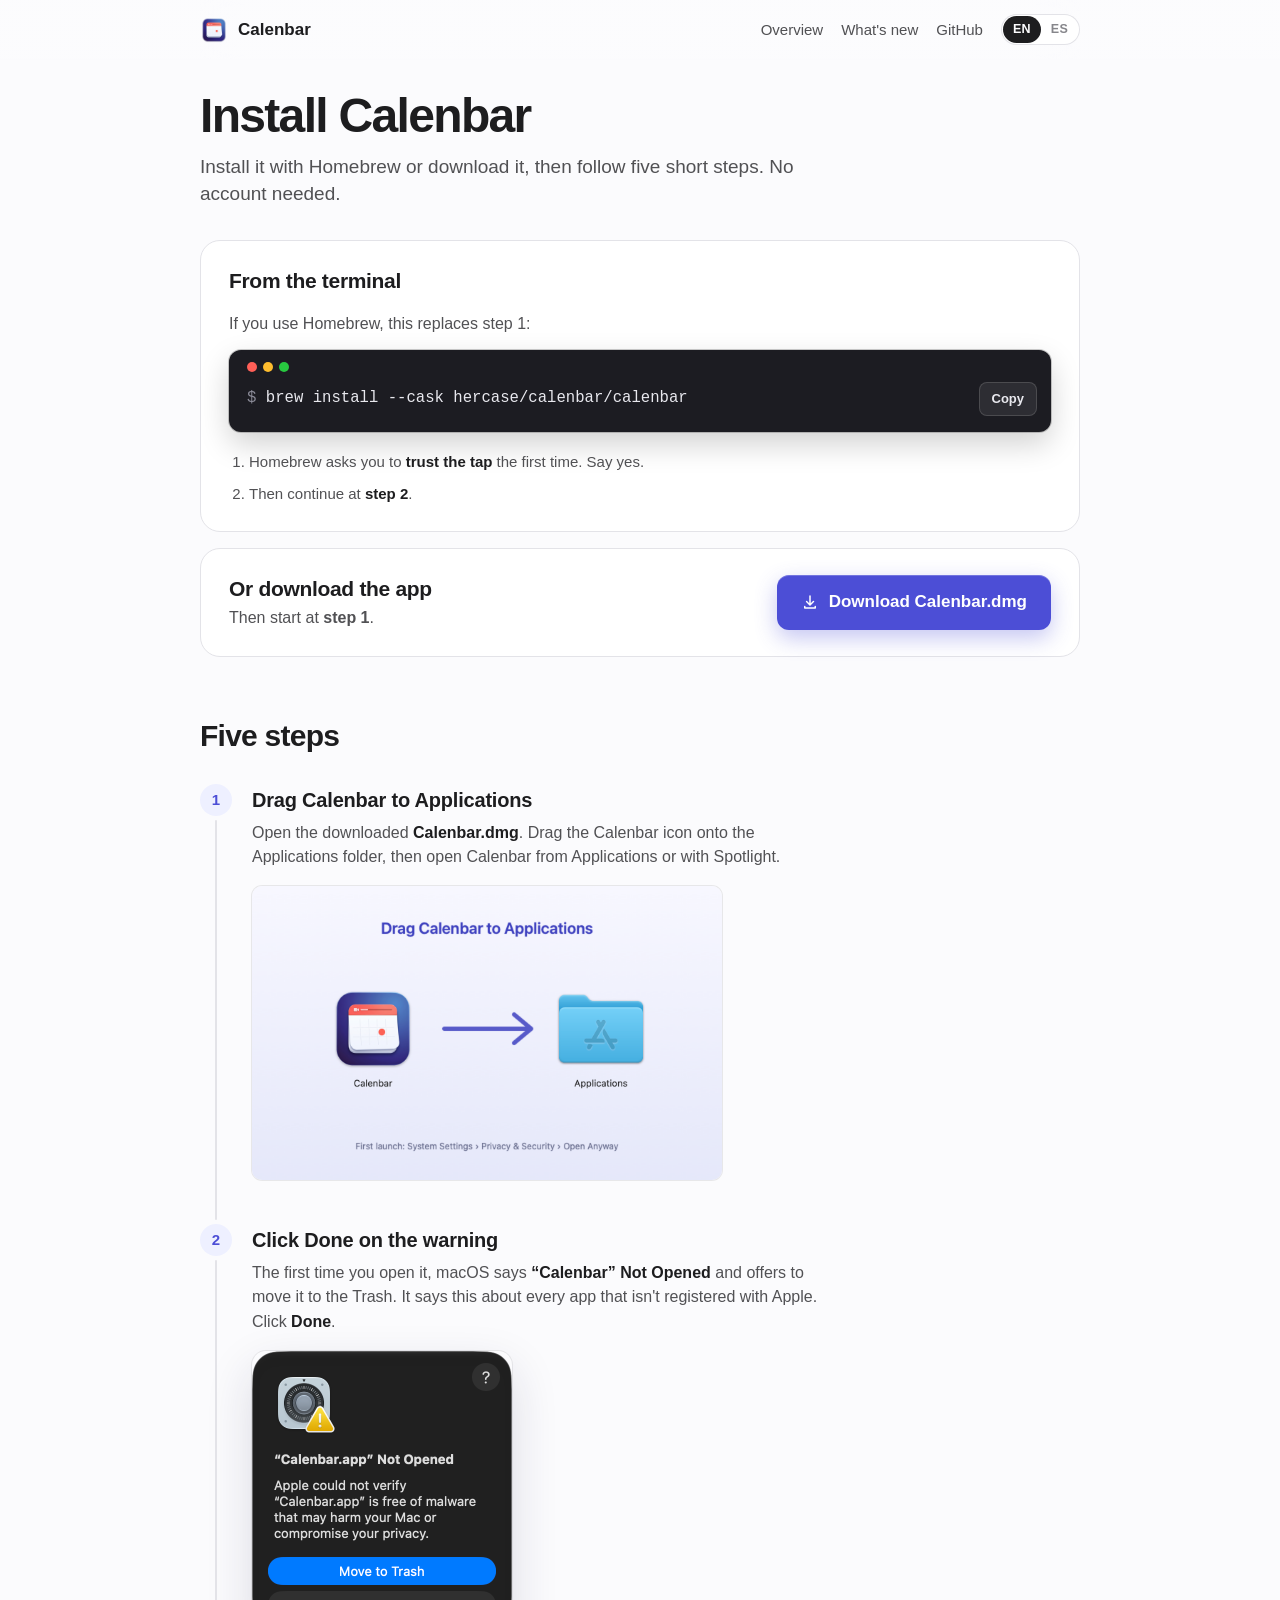
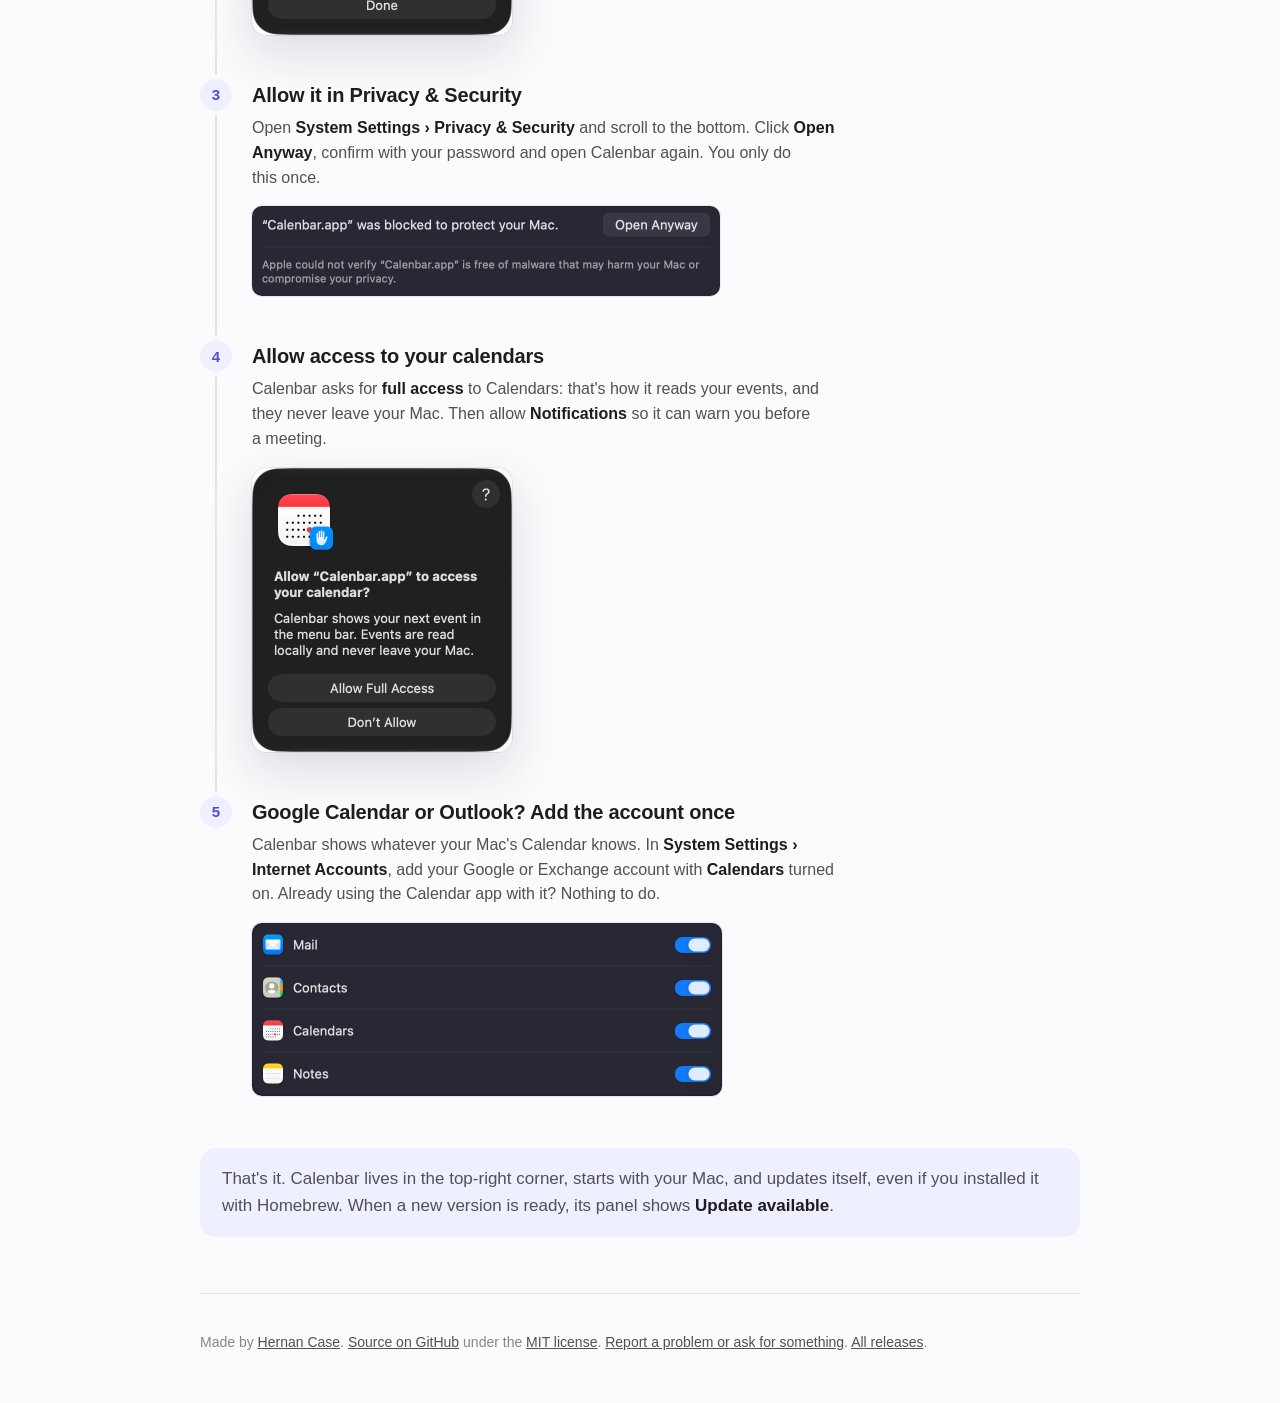
==== commit 549967eb: "docs(install): five steps with real macOS captures in both languages, centred reading pages" ====
--- a/docs/install.html
+++ b/docs/install.html
@@ -32,7 +32,7 @@
 <link rel="stylesheet" href="site.css">
 </head>
 <body>
-<div class="wrap">
+<div class="wrap reading">
   <header class="top">
     <a class="mark" href="./"><img src="img/icon.png" alt="" width="28" height="28">Calenbar</a>
     <nav>
@@ -48,7 +48,7 @@
 
   <section class="guide" data-en>
     <h1>Install Calenbar</h1>
-    <p class="intro">Install it with Homebrew or download it, then follow four short steps. No account needed.</p>
+    <p class="intro">Install it with Homebrew or download it, then follow five short steps. No account needed.</p>
 
     <div class="ways">
       <div class="way term">
@@ -72,7 +72,7 @@
       </div>
     </div>
 
-    <h2 class="steps-head">Four steps</h2>
+    <h2 class="steps-head">Five steps</h2>
 
     <div class="step">
       <div>
@@ -80,66 +80,50 @@
         <h3>Drag Calenbar to Applications</h3>
         <p>Open the downloaded <b>Calenbar.dmg</b>. Drag the Calenbar icon onto the Applications folder, then open Calenbar from Applications or with Spotlight.</p>
       </div>
-      <figure><img src="img/dmg.png" alt="The disk image window: the Calenbar icon, an arrow, and the Applications folder" width="660" height="412"></figure>
+      <figure><img src="img/dmg.png" alt="The disk image window: the Calenbar icon, an arrow, and the Applications folder" width="470" height="293"></figure>
     </div>
 
     <div class="step">
       <div>
         <p class="num">2</p>
-        <h3>Tell macOS it's OK to open</h3>
-        <p>The first time, macOS says <b>“Calenbar” Not Opened</b> and offers to move it to the Trash. It says this about every app that isn't registered with Apple, so click <b>Done</b>. Then open <b>System Settings › Privacy &amp; Security</b>, scroll to the bottom and click <b>Open Anyway</b>, confirm with your password and open Calenbar again. You only do this once.</p>
-      </div>
-      <figure aria-hidden="true">
-        <div class="win dialog">
-          <div class="body">
-            <div><b>“Calenbar” Not Opened</b></div>
-            <div class="muted">Apple could not verify “Calenbar” is free of malware that may harm your Mac or compromise your privacy.</div>
-            <div class="buttons"><span class="btn">Move to Trash</span><span class="btn plain">Done ←</span></div>
-          </div>
-        </div>
-        <div class="win" style="margin-top:12px">
-          <div class="head"><span class="lights"><i></i><i></i><i></i></span>Privacy &amp; Security</div>
-          <div class="body">
-            <div>“Calenbar” was blocked to protect your Mac.</div>
-            <div class="row"><span class="muted">Apple could not verify it.</span><span class="btn">Open Anyway</span></div>
-          </div>
-        </div>
+        <h3>Click Done on the warning</h3>
+        <p>The first time you open it, macOS says <b>“Calenbar” Not Opened</b> and offers to move it to the Trash. It says this about every app that isn't registered with Apple. Click <b>Done</b>.</p>
+      </div>
+      <figure>
+        <img class="dialog" src="img/gatekeeper-en.png" alt="The macOS warning: “Calenbar.app” Not Opened. Apple could not verify it is free of malware. Buttons: Move to Trash and Done." width="260" height="284">
       </figure>
     </div>
 
     <div class="step">
       <div>
         <p class="num">3</p>
+        <h3>Allow it in Privacy &amp; Security</h3>
+        <p>Open <b>System Settings › Privacy &amp; Security</b> and scroll to the bottom. Click <b>Open Anyway</b>, confirm with your password and open Calenbar again. You only do this once.</p>
+      </div>
+      <figure>
+        <img src="img/open-anyway-en.png" alt="System Settings, Privacy &amp; Security: “Calenbar.app” was blocked to protect your Mac, with an Open Anyway button." width="468" height="90">
+      </figure>
+    </div>
+
+    <div class="step">
+      <div>
+        <p class="num">4</p>
         <h3>Allow access to your calendars</h3>
         <p>Calenbar asks for <b>full access</b> to Calendars: that's how it reads your events, and they never leave your Mac. Then allow <b>Notifications</b> so it can warn you before a meeting.</p>
       </div>
-      <figure aria-hidden="true">
-        <div class="win dialog">
-          <div class="body">
-            <div class="icon daybox">16</div>
-            <div><b>“Calenbar” would like full access to your calendar</b></div>
-            <div class="muted">Calenbar shows your next event in the menu bar.</div>
-            <div class="buttons"><span class="btn plain">Don't Allow</span><span class="btn">Allow Full Access</span></div>
-          </div>
-        </div>
-      </figure>
-    </div>
-
-    <div class="step">
-      <div>
-        <p class="num">4</p>
+      <figure>
+        <img class="dialog" src="img/calendar-access-en.png" alt="The macOS prompt: Allow “Calenbar.app” to access your calendar? Calenbar shows your next event in the menu bar. Events are read locally and never leave your Mac. Buttons: Allow Full Access and Don’t Allow." width="260" height="284">
+      </figure>
+    </div>
+
+    <div class="step">
+      <div>
+        <p class="num">5</p>
         <h3>Google Calendar or Outlook? Add the account once</h3>
         <p>Calenbar shows whatever your Mac's Calendar knows. In <b>System Settings › Internet Accounts</b>, add your Google or Exchange account with <b>Calendars</b> turned on. Already using the Calendar app with it? Nothing to do.</p>
       </div>
-      <figure aria-hidden="true">
-        <div class="win">
-          <div class="head"><span class="lights"><i></i><i></i><i></i></span>Internet Accounts</div>
-          <div class="body">
-            <div><b>Google</b> <span class="muted">you@gmail.com</span></div>
-            <div class="row"><span>Mail</span><span class="switch"></span></div>
-            <div class="row"><span>Calendars</span><span class="switch on"></span></div>
-          </div>
-        </div>
+      <figure>
+        <img src="img/internet-accounts-en.png" alt="System Settings, Internet Accounts: a Google account with Mail, Contacts, Calendars and Notes turned on." width="470" height="173">
       </figure>
     </div>
 
@@ -149,7 +133,7 @@
 
   <section class="guide" data-es hidden>
     <h1>Instalar Calenbar</h1>
-    <p class="intro">Instalala con Homebrew o descargala, y seguí cuatro pasos cortos. No necesitás cuenta.</p>
+    <p class="intro">Instalala con Homebrew o descargala, y seguí cinco pasos cortos. No necesitás cuenta.</p>
 
     <div class="ways">
       <div class="way term">
@@ -173,7 +157,7 @@
       </div>
     </div>
 
-    <h2 class="steps-head">Cuatro pasos</h2>
+    <h2 class="steps-head">Cinco pasos</h2>
     
     <div class="step">
       <div>
@@ -181,60 +165,50 @@
         <h3>Arrastrá Calenbar a Aplicaciones</h3>
         <p>Abrí el archivo descargado <b>Calenbar.dmg</b>. Arrastrá el ícono de Calenbar sobre la carpeta Aplicaciones y después abrí Calenbar desde Aplicaciones o con Spotlight.</p>
       </div>
-      <figure><img src="img/dmg.png" alt="La ventana de la imagen de disco: el ícono de Calenbar, una flecha y la carpeta Aplicaciones" width="660" height="412"></figure>
+      <figure><img src="img/dmg.png" alt="La ventana de la imagen de disco: el ícono de Calenbar, una flecha y la carpeta Aplicaciones" width="470" height="293"></figure>
     </div>
 
     <div class="step">
       <div>
         <p class="num">2</p>
-        <h3>Decile a macOS que está bien abrirla</h3>
-        <p>La primera vez macOS dice <b>No se abrió “Calenbar”</b> y te ofrece moverla al basurero. Lo dice de toda app que no está registrada en Apple, así que tocá <b>Listo</b>. Después abrí <b>Ajustes del Sistema › Privacidad y seguridad</b>, bajá hasta el final y tocá <b>Abrir de todas formas</b> (o <b>Abrir igualmente</b>, según el idioma del sistema), confirmá con tu contraseña y volvé a abrir Calenbar. Es una sola vez.</p>
-      </div>
-      <figure>
-        <img src="img/gatekeeper-es.png" alt="El aviso de macOS: No se abrió Calenbar. Apple no pudo verificar que no contenga software malicioso. Botones: Mover al basurero y Listo." width="294" height="280">
-        <div class="win" style="margin-top:12px" aria-hidden="true">
-          <div class="head"><span class="lights"><i></i><i></i><i></i></span>Privacidad y seguridad</div>
-          <div class="body">
-            <div>Se bloqueó “Calenbar” para proteger la Mac.</div>
-            <div class="row"><span class="muted">Apple no pudo verificarla.</span><span class="btn">Abrir de todas formas</span></div>
-          </div>
-        </div>
+        <h3>Tocá Listo en el aviso</h3>
+        <p>La primera vez que la abrís, macOS dice <b>No se abrió “Calenbar”</b> y te ofrece moverla al basurero. Lo dice de toda app que no está registrada en Apple. Tocá <b>Listo</b>.</p>
+      </div>
+      <figure>
+        <img class="dialog" src="img/gatekeeper-es.png" alt="El aviso de macOS: No se abrió Calenbar. Apple no pudo verificar que no contenga software malicioso. Botones: Mover al basurero y Listo." width="304" height="284">
       </figure>
     </div>
 
     <div class="step">
       <div>
         <p class="num">3</p>
+        <h3>Permitila en Privacidad y seguridad</h3>
+        <p>Abrí <b>Configuración del Sistema › Privacidad y seguridad</b> y bajá hasta el final. Tocá <b>Abrir de todos modos</b> (o <b>Abrir igualmente</b>, según el idioma del sistema), confirmá con tu contraseña y volvé a abrir Calenbar. Es una sola vez.</p>
+      </div>
+      <figure>
+        <img src="img/open-anyway-es.png" alt="Configuración del Sistema, Privacidad y seguridad: Se bloqueó Calenbar.app para proteger tu Mac, con el botón Abrir de todos modos." width="555" height="91">
+      </figure>
+    </div>
+
+    <div class="step">
+      <div>
+        <p class="num">4</p>
         <h3>Permitile acceder a tus calendarios</h3>
         <p>Calenbar pide <b>acceso completo</b> a Calendarios: así lee tus eventos, que nunca salen de tu Mac. Después permití las <b>Notificaciones</b> para que te avise antes de cada reunión.</p>
       </div>
-      <figure aria-hidden="true">
-        <div class="win dialog">
-          <div class="body">
-            <div class="icon daybox">16</div>
-            <div><b>“Calenbar” quiere acceso completo a tu calendario</b></div>
-            <div class="muted">Calenbar muestra tu próximo evento en la barra de menús.</div>
-            <div class="buttons"><span class="btn plain">No permitir</span><span class="btn">Permitir acceso completo</span></div>
-          </div>
-        </div>
-      </figure>
-    </div>
-
-    <div class="step">
-      <div>
-        <p class="num">4</p>
+      <figure>
+        <img class="dialog" src="img/calendar-access-es.png" alt="El pedido de macOS: ¿Permitir que Calenbar.app acceda a tu calendario? Calenbar muestra el próximo evento en la barra de menús. Los eventos se leen en la Mac y nunca salen de ella. Botones: Otorgar acceso completo y No permitir." width="304" height="284">
+      </figure>
+    </div>
+
+    <div class="step">
+      <div>
+        <p class="num">5</p>
         <h3>¿Google Calendar u Outlook? Agregá la cuenta una vez</h3>
-        <p>Calenbar muestra lo que conoce el Calendario de tu Mac. En <b>Ajustes del Sistema › Cuentas de Internet</b>, agregá tu cuenta de Google o Exchange con <b>Calendarios</b> activado. Si ya usás la app Calendario con esa cuenta, no hay nada que hacer.</p>
-      </div>
-      <figure aria-hidden="true">
-        <div class="win">
-          <div class="head"><span class="lights"><i></i><i></i><i></i></span>Cuentas de Internet</div>
-          <div class="body">
-            <div><b>Google</b> <span class="muted">vos@gmail.com</span></div>
-            <div class="row"><span>Mail</span><span class="switch"></span></div>
-            <div class="row"><span>Calendarios</span><span class="switch on"></span></div>
-          </div>
-        </div>
+        <p>Calenbar muestra lo que conoce el Calendario de tu Mac. En <b>Configuración del Sistema › Cuentas de Internet</b>, agregá tu cuenta de Google o Exchange con <b>Calendarios</b> activado. Si ya usás la app Calendario con esa cuenta, no hay nada que hacer.</p>
+      </div>
+      <figure>
+        <img src="img/internet-accounts-es.png" alt="Cuentas de Internet en Configuración del Sistema: una cuenta de Google con Mail, Contactos, Calendarios y Notas activados." width="555" height="173">
       </figure>
     </div>
 
--- a/docs/site.css
+++ b/docs/site.css
@@ -11,7 +11,7 @@
   --paper: #fbfbfd; --ink: #1d1d1f; --ink-2: #515154; --ink-3: #86868b; --rule: #e3e3e8;
   --accent: #4c4ed6; --accent-ink: #ffffff; --band: #eef0ff;
   --bar: rgba(255, 255, 255, .72); --bar-ink: #1d1d1f;
-  --win: #ffffff; --win-rule: #d8d8dd; --win-head: #f2f2f5; --sys-blue: #0a84ff; --sys-green: #34c759;
+  --win: #ffffff; --win-rule: #d8d8dd;
   --shadow: 0 0 0 1px rgba(0,0,0,.07), 0 18px 48px rgba(28, 29, 70, .14);
   --wallpaper: linear-gradient(135deg, #dfe3ff 0%, #eef0ff 38%, #fbe9f1 72%, #e6f0ff 100%);
   --wallpaper-edge: rgba(28, 29, 70, .08);
@@ -22,7 +22,7 @@
     --paper: #141416; --ink: #f5f5f7; --ink-2: #c7c7cc; --ink-3: #8e8e93; --rule: #2c2c30;
     --accent: #8a8cff; --accent-ink: #0d0d1f; --band: #1c1d33;
     --bar: rgba(40, 40, 46, .72); --bar-ink: #f5f5f7;
-    --win: #2c2c2e; --win-rule: #3f3f44; --win-head: #353538;
+    --win: #2c2c2e; --win-rule: #3f3f44;
     --shadow: 0 0 0 1px rgba(255,255,255,.08), 0 18px 48px rgba(0, 0, 0, .55);
     --wallpaper: linear-gradient(135deg, #1b1c3a 0%, #262a5c 40%, #3a2550 75%, #1c2440 100%);
     --wallpaper-edge: rgba(255,255,255,.08);
@@ -41,8 +41,8 @@
 a { color: var(--accent); }
 a:focus-visible, button:focus-visible { outline: 3px solid var(--accent); outline-offset: 3px; border-radius: 6px; }
 .wrap { max-width: calc(var(--page) + 2 * var(--gutter)); margin: 0 auto; padding: 0 var(--gutter); }
-/* Reading pages (guide, release notes): a narrower column, left-aligned with the logo. */
-.guide, .release { max-width: var(--content); }
+/* Reading pages (guide, release notes): the whole page, header included, narrows to --content and stays centred. */
+.wrap.reading { max-width: calc(var(--content) + 2 * var(--gutter)); }
 [hidden] { display: none !important; }
 b { font-weight: 600; }
 h1, h2, h3 { text-wrap: balance; }
@@ -243,9 +243,8 @@
 .cmd button.copied { color: #28c840; border-color: rgba(40,200,64,.5); }
 .way code { font-size: .92em; }
 .way p code, .way li code { background: var(--paper); border: 1px solid var(--rule); border-radius: 5px; padding: 1px 5px; }
-.steps-head { margin: 56px 0 6px; font-size: clamp(24px, 3vw, 30px); letter-spacing: -0.025em; }
-.steps-head + p { color: var(--ink-2); margin: 0 0 20px; max-width: var(--measure); }
-.step { display: grid; grid-template-columns: minmax(0, 1fr) 260px; gap: 40px; align-items: start; padding: 0 0 44px 52px; position: relative; }
+.steps-head { margin: 56px 0 24px; font-size: clamp(24px, 3vw, 30px); letter-spacing: -0.025em; }
+.step { display: grid; gap: 16px; padding: 0 0 44px 52px; position: relative; }
 .step::before { content: ""; position: absolute; left: 15px; top: 36px; bottom: 4px; width: 2px; border-radius: 2px; background: var(--rule); }
 .step:last-of-type::before { display: none; }
 .step > div { max-width: 62ch; }
@@ -254,25 +253,9 @@
 .step p { margin: 0; color: var(--ink-2); font-size: 16px; }
 .step p b { color: var(--ink); }
 .step figure { margin: 0; }
-.step figure img { display: block; width: 100%; height: auto; border-radius: 10px; box-shadow: 0 0 0 1px rgba(0,0,0,.08); }
-.step figure img[src*="gatekeeper"] { width: 220px; margin: 0 auto; box-shadow: var(--shadow); border-radius: 14px; }
-@media (max-width: 640px) { .step { grid-template-columns: 1fr; gap: 16px; padding-left: 48px; } .step figure { max-width: 300px; } }
-.win { background: var(--win); border-radius: 10px; box-shadow: 0 0 0 1px var(--win-rule), 0 6px 18px rgba(0,0,0,.08); font-size: 11.5px; overflow: hidden; color: var(--ink); }
-.win .head { background: var(--win-head); padding: 7px 10px; font-weight: 600; border-bottom: 1px solid var(--win-rule); display: flex; align-items: center; gap: 6px; }
-.win .head .lights { display: inline-flex; gap: 4px; margin-right: 4px; }
-.win .head .lights i { width: 8px; height: 8px; border-radius: 50%; background: #d9d9de; display: block; }
-.win .body { padding: 10px; display: grid; gap: 8px; }
-.win .row { display: flex; align-items: center; justify-content: space-between; gap: 8px; }
-.win .muted { color: var(--ink-3); }
-.win .btn { background: var(--sys-blue); color: #fff; border-radius: 6px; padding: 4px 9px; font-weight: 600; white-space: nowrap; }
-.win .btn.plain { background: var(--win-head); color: var(--ink); box-shadow: inset 0 0 0 1px var(--win-rule); }
-.win .switch { width: 26px; height: 15px; border-radius: 8px; background: #c8c8cd; position: relative; flex: none; }
-.win .switch::after { content: ""; position: absolute; top: 1.5px; left: 1.5px; width: 12px; height: 12px; border-radius: 50%; background: #fff; }
-.win .switch.on { background: var(--sys-green); }
-.win .switch.on::after { left: 12.5px; }
-.win.dialog .body { text-align: center; padding: 14px 12px; }
-.win.dialog .icon { width: 30px; height: 30px; border-radius: 7px; margin: 0 auto 8px; display: grid; place-items: center; border: 1.5px solid var(--accent); color: var(--accent); font-weight: 700; font-size: 13px; }
-.win.dialog .buttons { display: flex; gap: 6px; justify-content: center; margin-top: 10px; }
+.step figure img { display: block; max-width: 100%; height: auto; border-radius: 10px; box-shadow: 0 0 0 1px rgba(0,0,0,.08); }
+.step figure img.dialog { box-shadow: var(--shadow); border-radius: 14px; }
+@media (max-width: 640px) { .step { padding-left: 48px; } }
 .after { background: var(--band); border-radius: 16px; padding: 18px 22px; color: var(--ink-2); margin: 8px 0 40px; }
 .after b { color: var(--ink); }
 
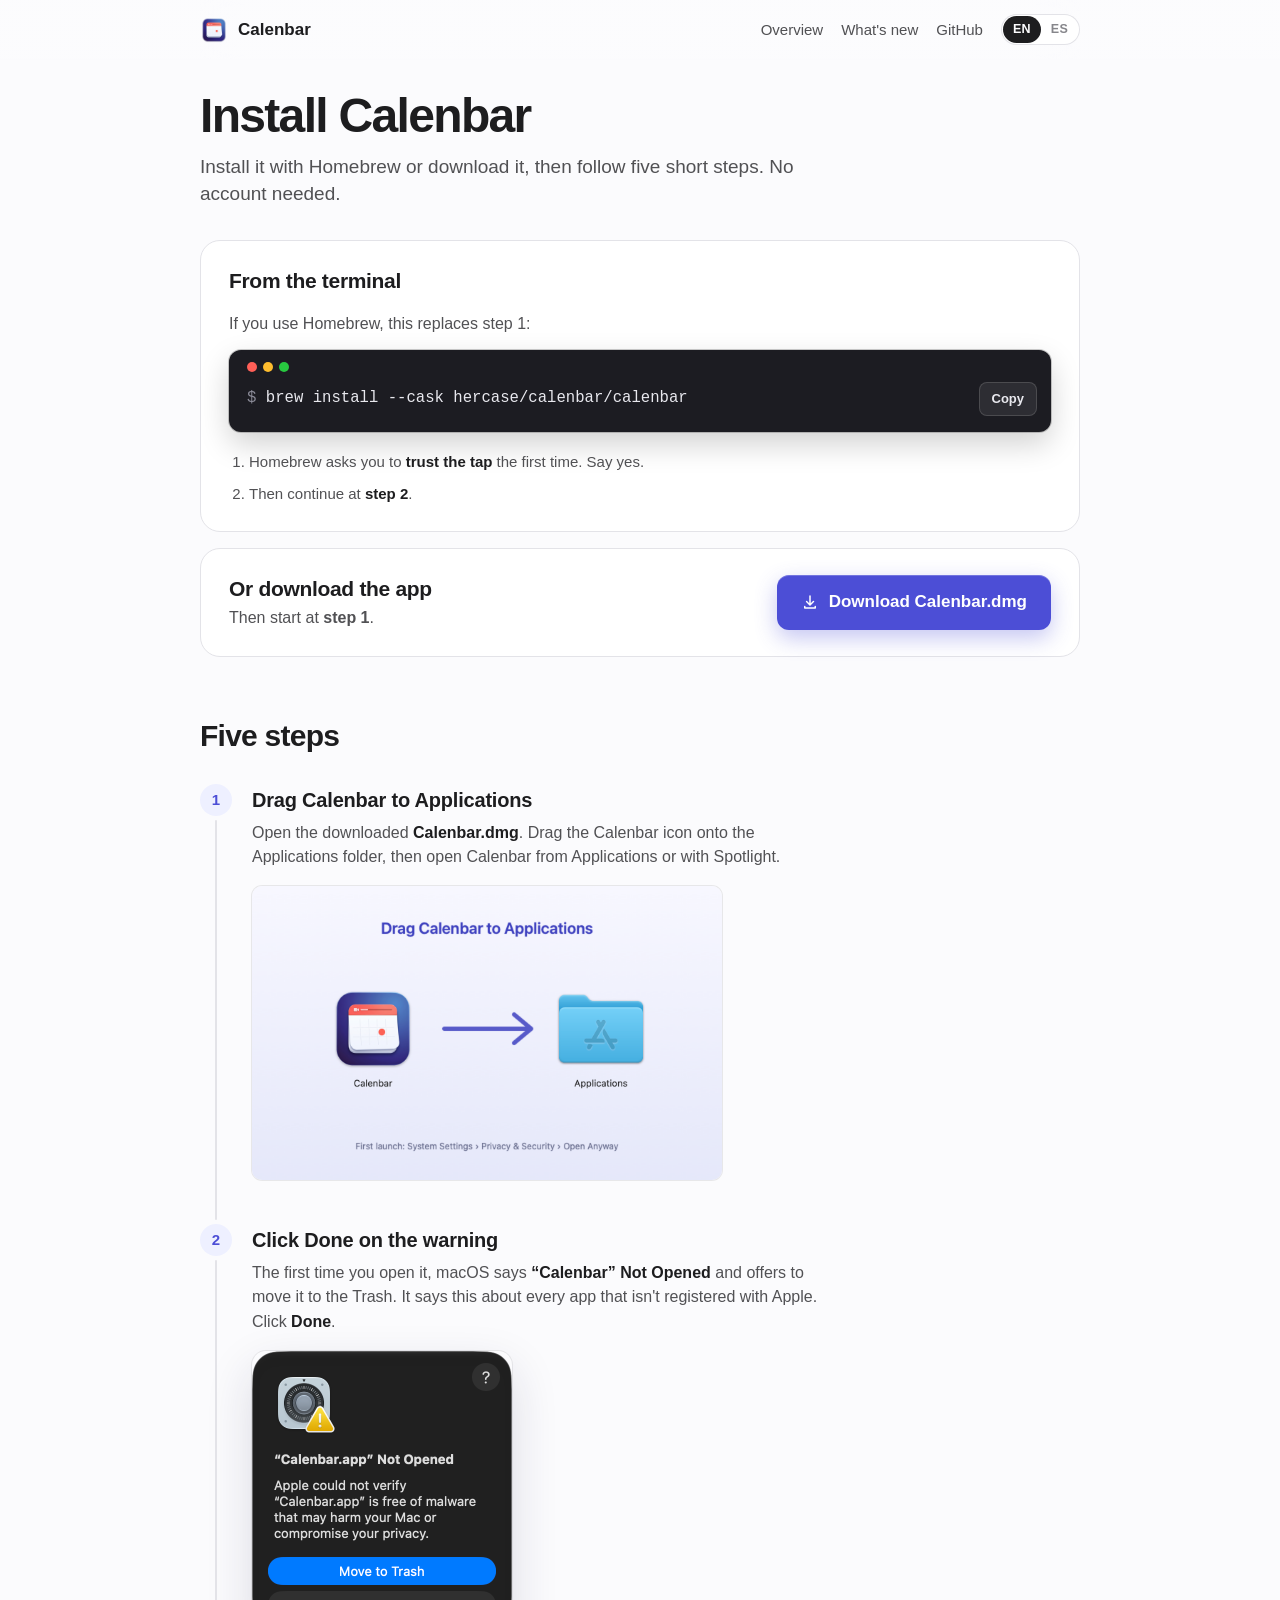
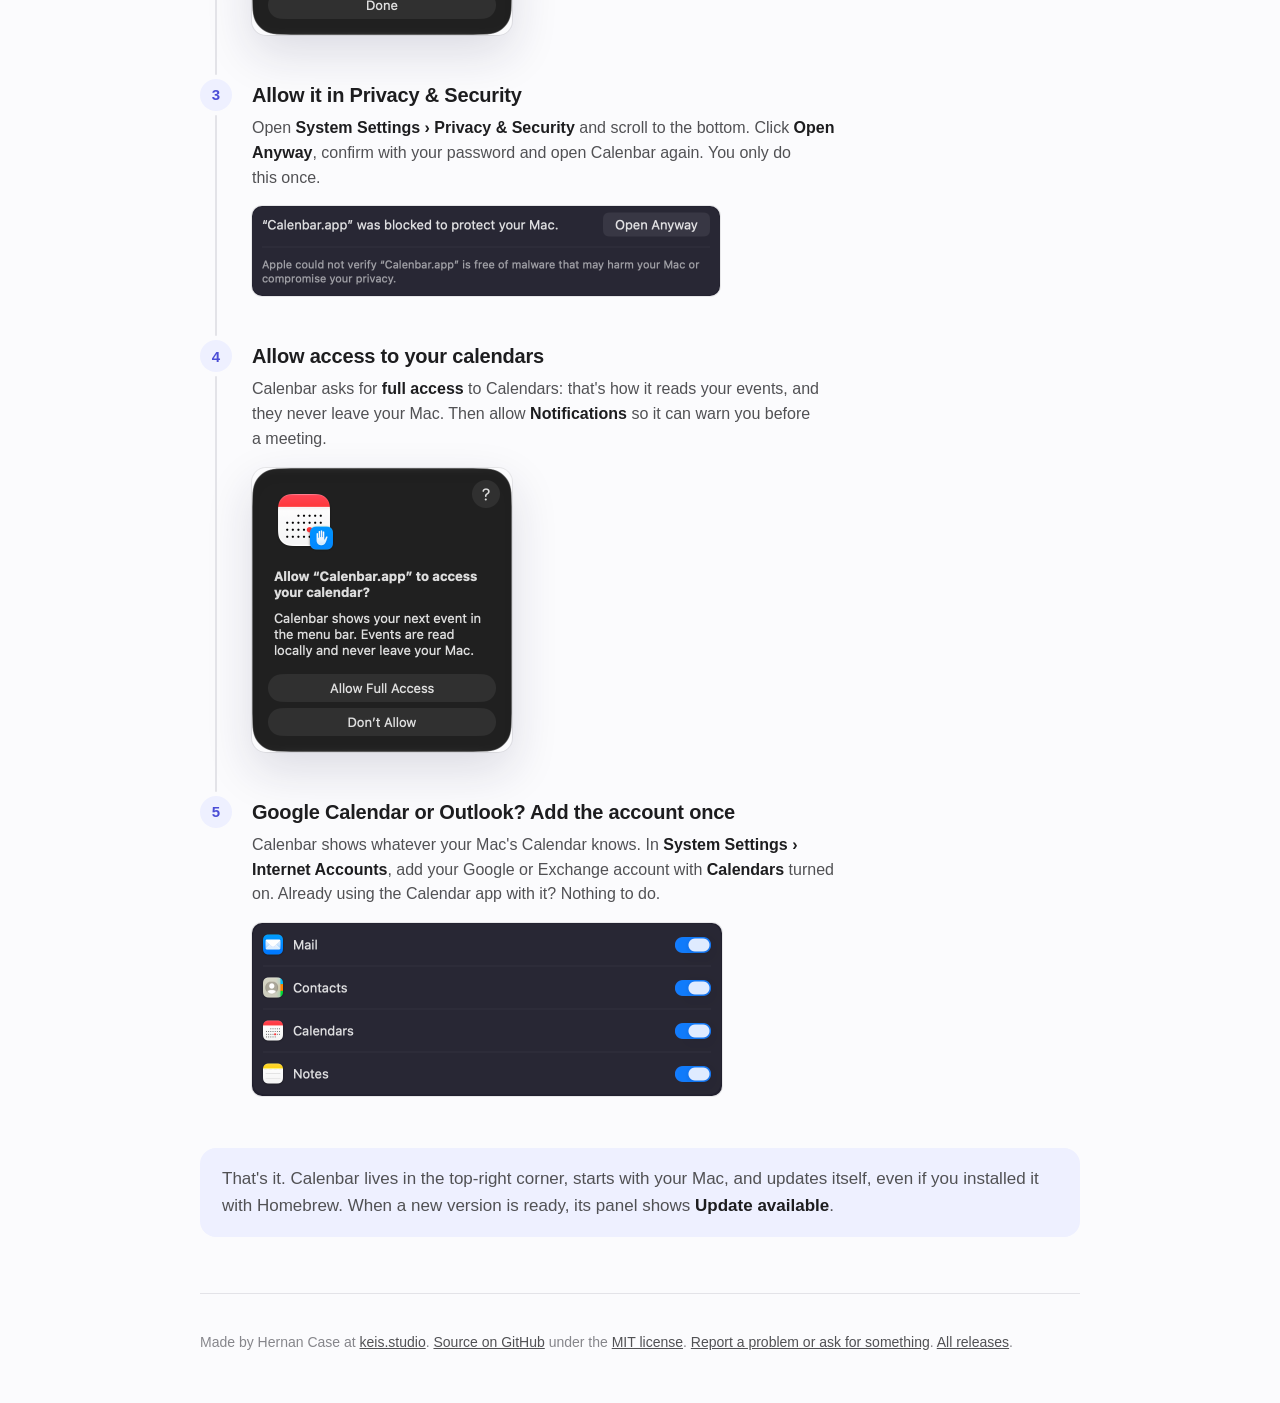
==== commit 445f9076: "chore: credit keis.studio in About, the site footer and the README" ====
--- a/docs/install.html
+++ b/docs/install.html
@@ -29,7 +29,7 @@
 <link rel="icon" href="img/icon.png">
 <link rel="apple-touch-icon" href="img/icon.png">
 <meta name="color-scheme" content="light dark">
-<link rel="stylesheet" href="site.css">
+<link rel="stylesheet" href="site.css?v=b7d10baaff">
 </head>
 <body>
 <div class="wrap reading">
@@ -217,10 +217,10 @@
   </section>
 
   <footer>
-    <span data-en>Made by <a href="https://hercase.vercel.app/?utm_source=calenbar&utm_medium=landing">Hernan Case</a>. <a href="https://github.com/hercase/calenbar">Source on GitHub</a> under the <a href="https://github.com/hercase/calenbar/blob/main/LICENSE">MIT license</a>. <a href="https://github.com/hercase/calenbar/issues/new">Report a problem or ask for something</a>. <a href="https://github.com/hercase/calenbar/releases">All releases</a>.</span>
-    <span data-es hidden>Hecho por <a href="https://hercase.vercel.app/?utm_source=calenbar&utm_medium=landing">Hernan Case</a>. <a href="https://github.com/hercase/calenbar">Código en GitHub</a> con <a href="https://github.com/hercase/calenbar/blob/main/LICENSE">licencia MIT</a>. <a href="https://github.com/hercase/calenbar/issues/new">Reportá un problema o pedí algo</a>. <a href="https://github.com/hercase/calenbar/releases">Todas las versiones</a>.</span>
+    <span data-en>Made by Hernan Case at <a href="https://keis.studio/?utm_source=calenbar&utm_medium=landing">keis.studio</a>. <a href="https://github.com/hercase/calenbar">Source on GitHub</a> under the <a href="https://github.com/hercase/calenbar/blob/main/LICENSE">MIT license</a>. <a href="https://github.com/hercase/calenbar/issues/new">Report a problem or ask for something</a>. <a href="https://github.com/hercase/calenbar/releases">All releases</a>.</span>
+    <span data-es hidden>Hecho por Hernan Case en <a href="https://keis.studio/?utm_source=calenbar&utm_medium=landing">keis.studio</a>. <a href="https://github.com/hercase/calenbar">Código en GitHub</a> con <a href="https://github.com/hercase/calenbar/blob/main/LICENSE">licencia MIT</a>. <a href="https://github.com/hercase/calenbar/issues/new">Reportá un problema o pedí algo</a>. <a href="https://github.com/hercase/calenbar/releases">Todas las versiones</a>.</span>
   </footer>
 </div>
-<script src="site.js"></script>
+<script src="site.js?v=22f136ac59"></script>
 </body>
 </html>
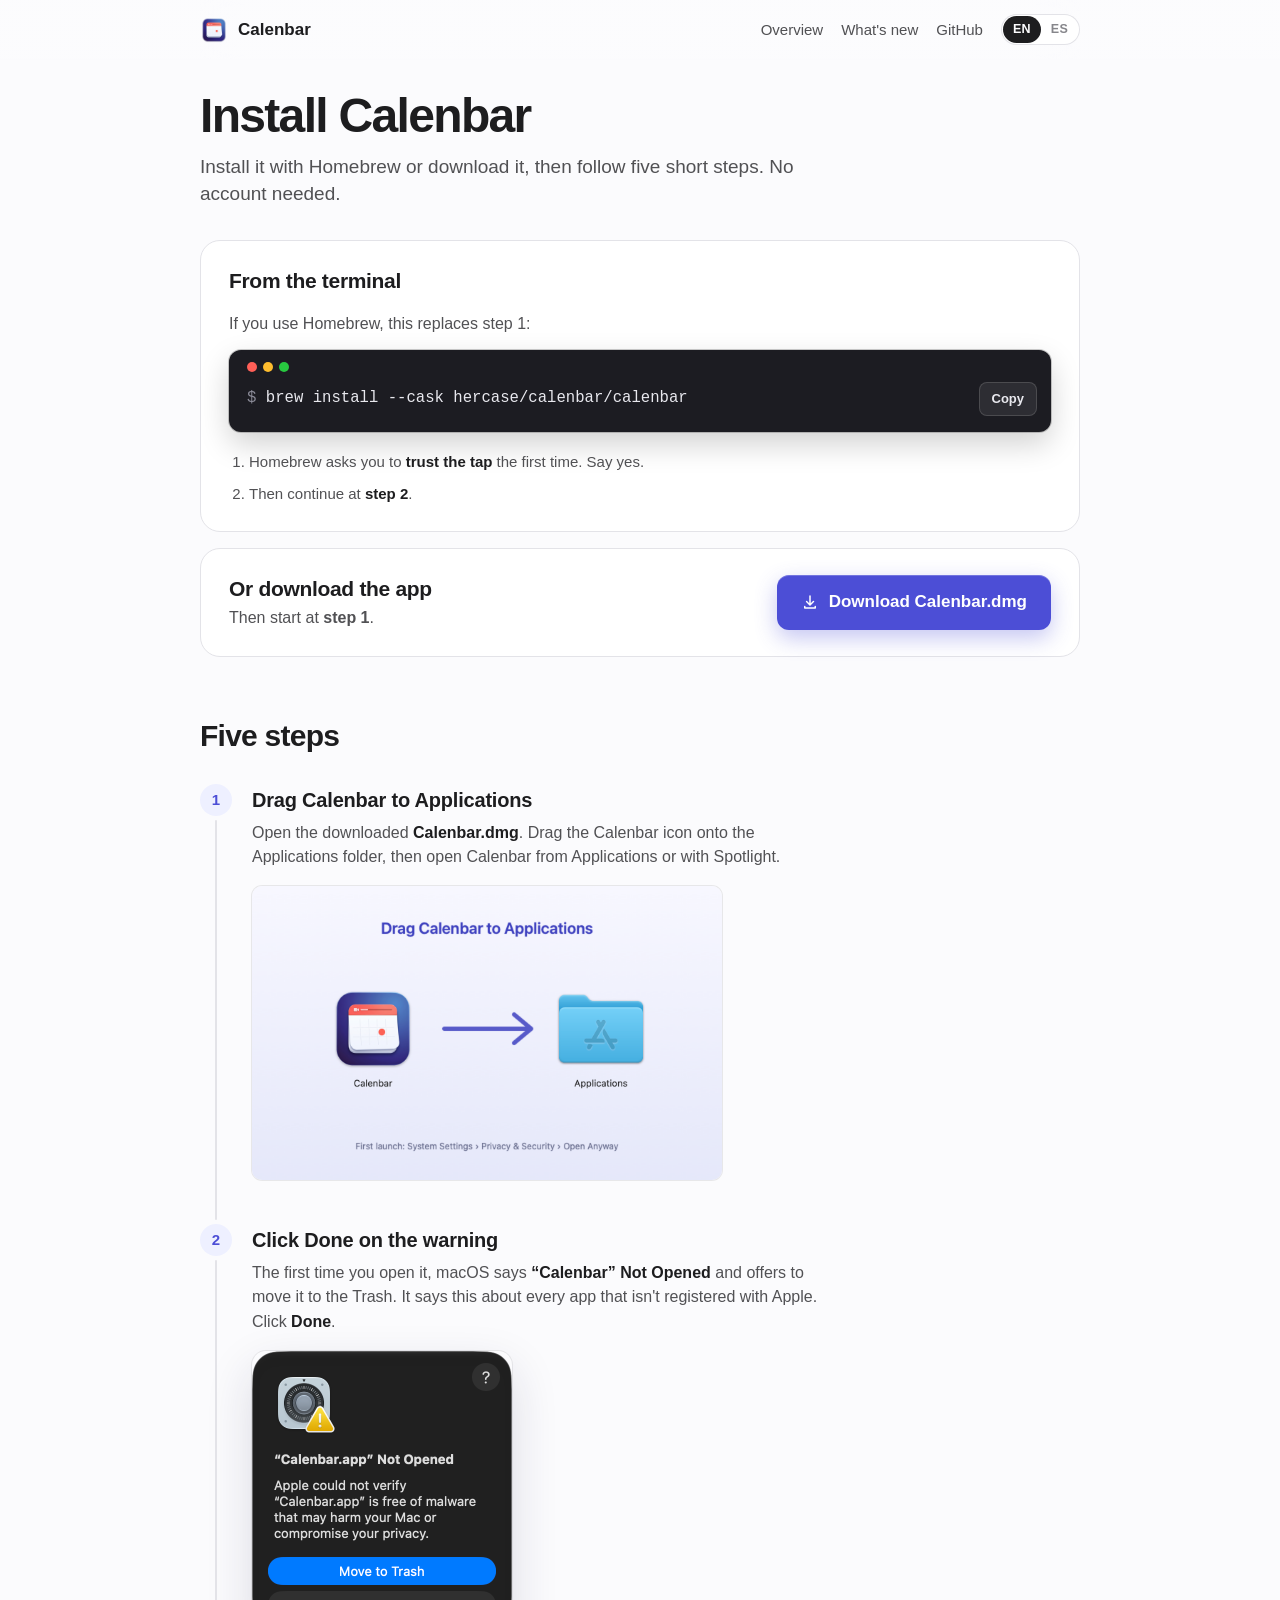
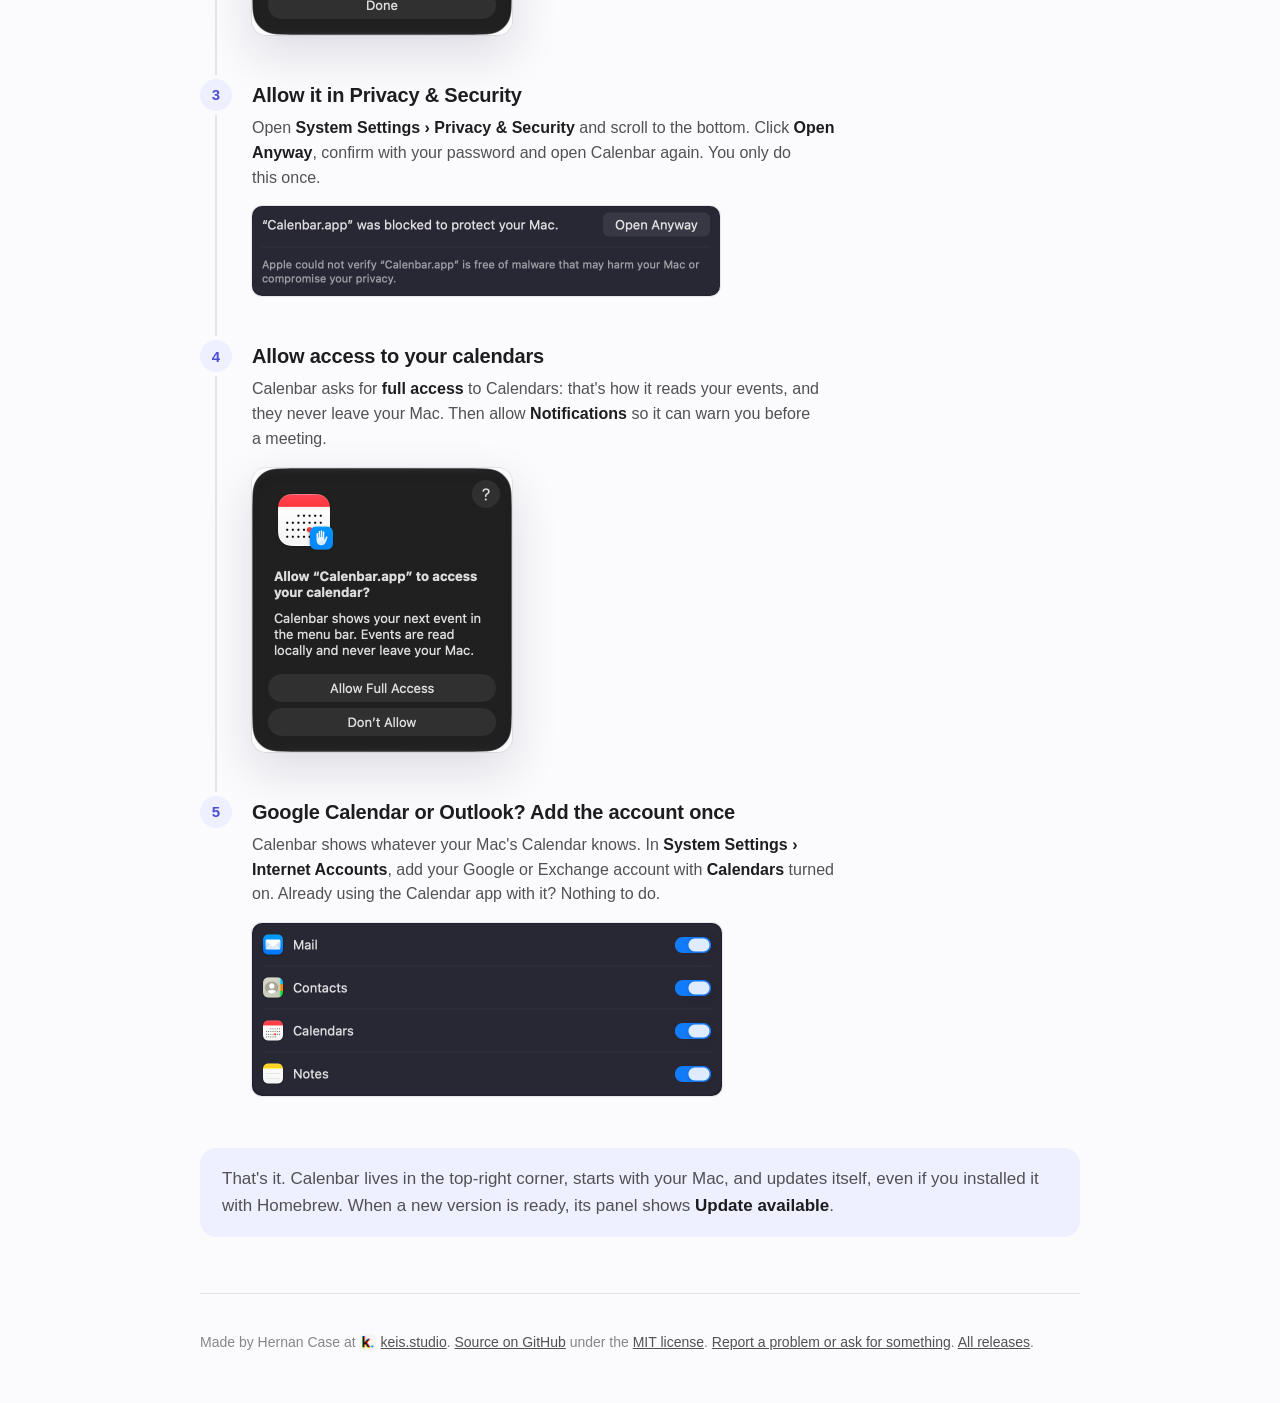
==== commit d5cfee18: "chore: show the keis.studio monogram next to the studio credit" ====
--- a/docs/install.html
+++ b/docs/install.html
@@ -29,7 +29,7 @@
 <link rel="icon" href="img/icon.png">
 <link rel="apple-touch-icon" href="img/icon.png">
 <meta name="color-scheme" content="light dark">
-<link rel="stylesheet" href="site.css?v=b7d10baaff">
+<link rel="stylesheet" href="site.css?v=3950f8e8be">
 </head>
 <body>
 <div class="wrap reading">
@@ -217,8 +217,8 @@
   </section>
 
   <footer>
-    <span data-en>Made by Hernan Case at <a href="https://keis.studio/?utm_source=calenbar&utm_medium=landing">keis.studio</a>. <a href="https://github.com/hercase/calenbar">Source on GitHub</a> under the <a href="https://github.com/hercase/calenbar/blob/main/LICENSE">MIT license</a>. <a href="https://github.com/hercase/calenbar/issues/new">Report a problem or ask for something</a>. <a href="https://github.com/hercase/calenbar/releases">All releases</a>.</span>
-    <span data-es hidden>Hecho por Hernan Case en <a href="https://keis.studio/?utm_source=calenbar&utm_medium=landing">keis.studio</a>. <a href="https://github.com/hercase/calenbar">Código en GitHub</a> con <a href="https://github.com/hercase/calenbar/blob/main/LICENSE">licencia MIT</a>. <a href="https://github.com/hercase/calenbar/issues/new">Reportá un problema o pedí algo</a>. <a href="https://github.com/hercase/calenbar/releases">Todas las versiones</a>.</span>
+    <span data-en>Made by Hernan Case at <a class="studio" href="https://keis.studio/?utm_source=calenbar&utm_medium=landing"><picture class="studio-mark"><source srcset="img/keis-ink.svg" media="(prefers-color-scheme: dark)"><img src="img/keis-paper.svg" width="16" height="16" alt=""></picture>keis.studio</a>. <a href="https://github.com/hercase/calenbar">Source on GitHub</a> under the <a href="https://github.com/hercase/calenbar/blob/main/LICENSE">MIT license</a>. <a href="https://github.com/hercase/calenbar/issues/new">Report a problem or ask for something</a>. <a href="https://github.com/hercase/calenbar/releases">All releases</a>.</span>
+    <span data-es hidden>Hecho por Hernan Case en <a class="studio" href="https://keis.studio/?utm_source=calenbar&utm_medium=landing"><picture class="studio-mark"><source srcset="img/keis-ink.svg" media="(prefers-color-scheme: dark)"><img src="img/keis-paper.svg" width="16" height="16" alt=""></picture>keis.studio</a>. <a href="https://github.com/hercase/calenbar">Código en GitHub</a> con <a href="https://github.com/hercase/calenbar/blob/main/LICENSE">licencia MIT</a>. <a href="https://github.com/hercase/calenbar/issues/new">Reportá un problema o pedí algo</a>. <a href="https://github.com/hercase/calenbar/releases">Todas las versiones</a>.</span>
   </footer>
 </div>
 <script src="site.js?v=22f136ac59"></script>
--- a/docs/site.css
+++ b/docs/site.css
@@ -266,3 +266,5 @@
 footer { padding: 36px 0 48px; color: var(--ink-3); font-size: 14px; border-top: 1px solid var(--rule); }
 footer a { color: var(--ink-2); }
 footer span { line-height: 1.8; }
+footer a.studio { white-space: nowrap; }
+footer .studio-mark img { display: inline-block; width: 16px; height: 16px; margin-right: 5px; vertical-align: -3px; border-radius: 4px; }
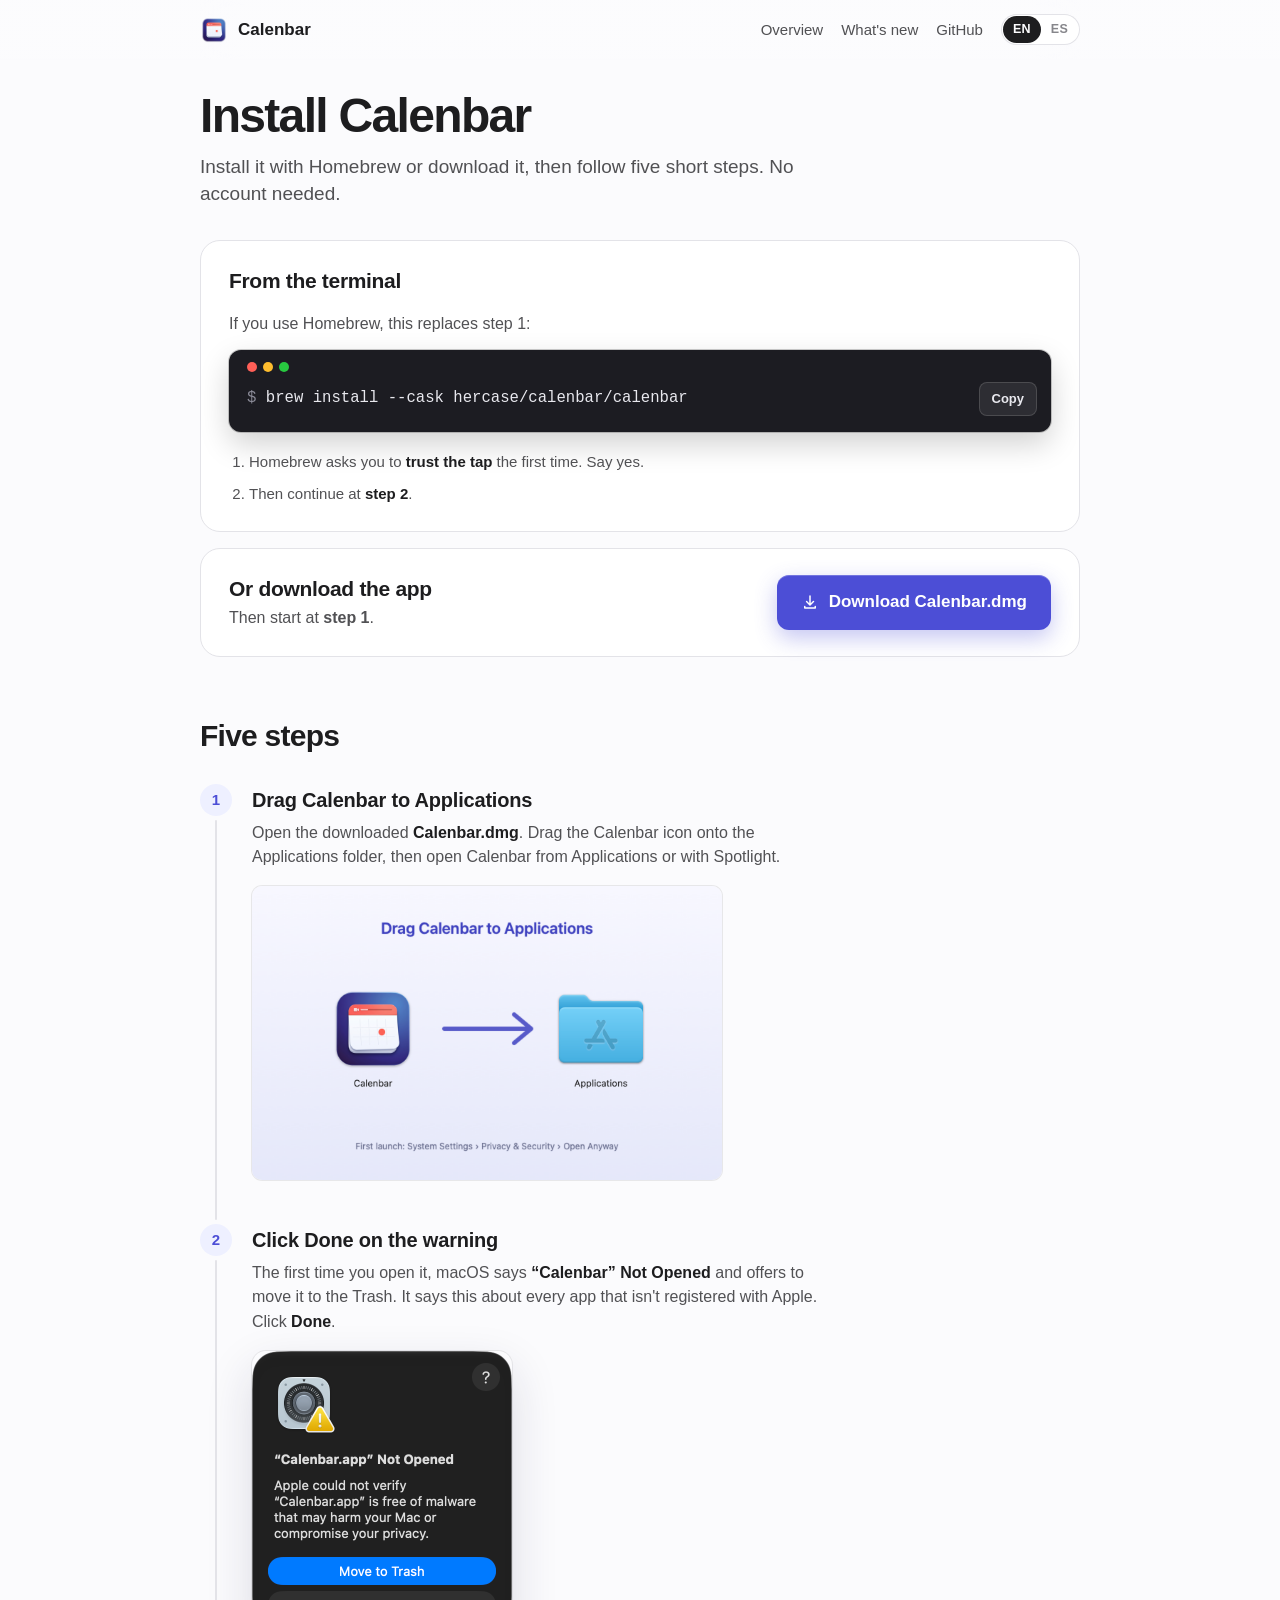
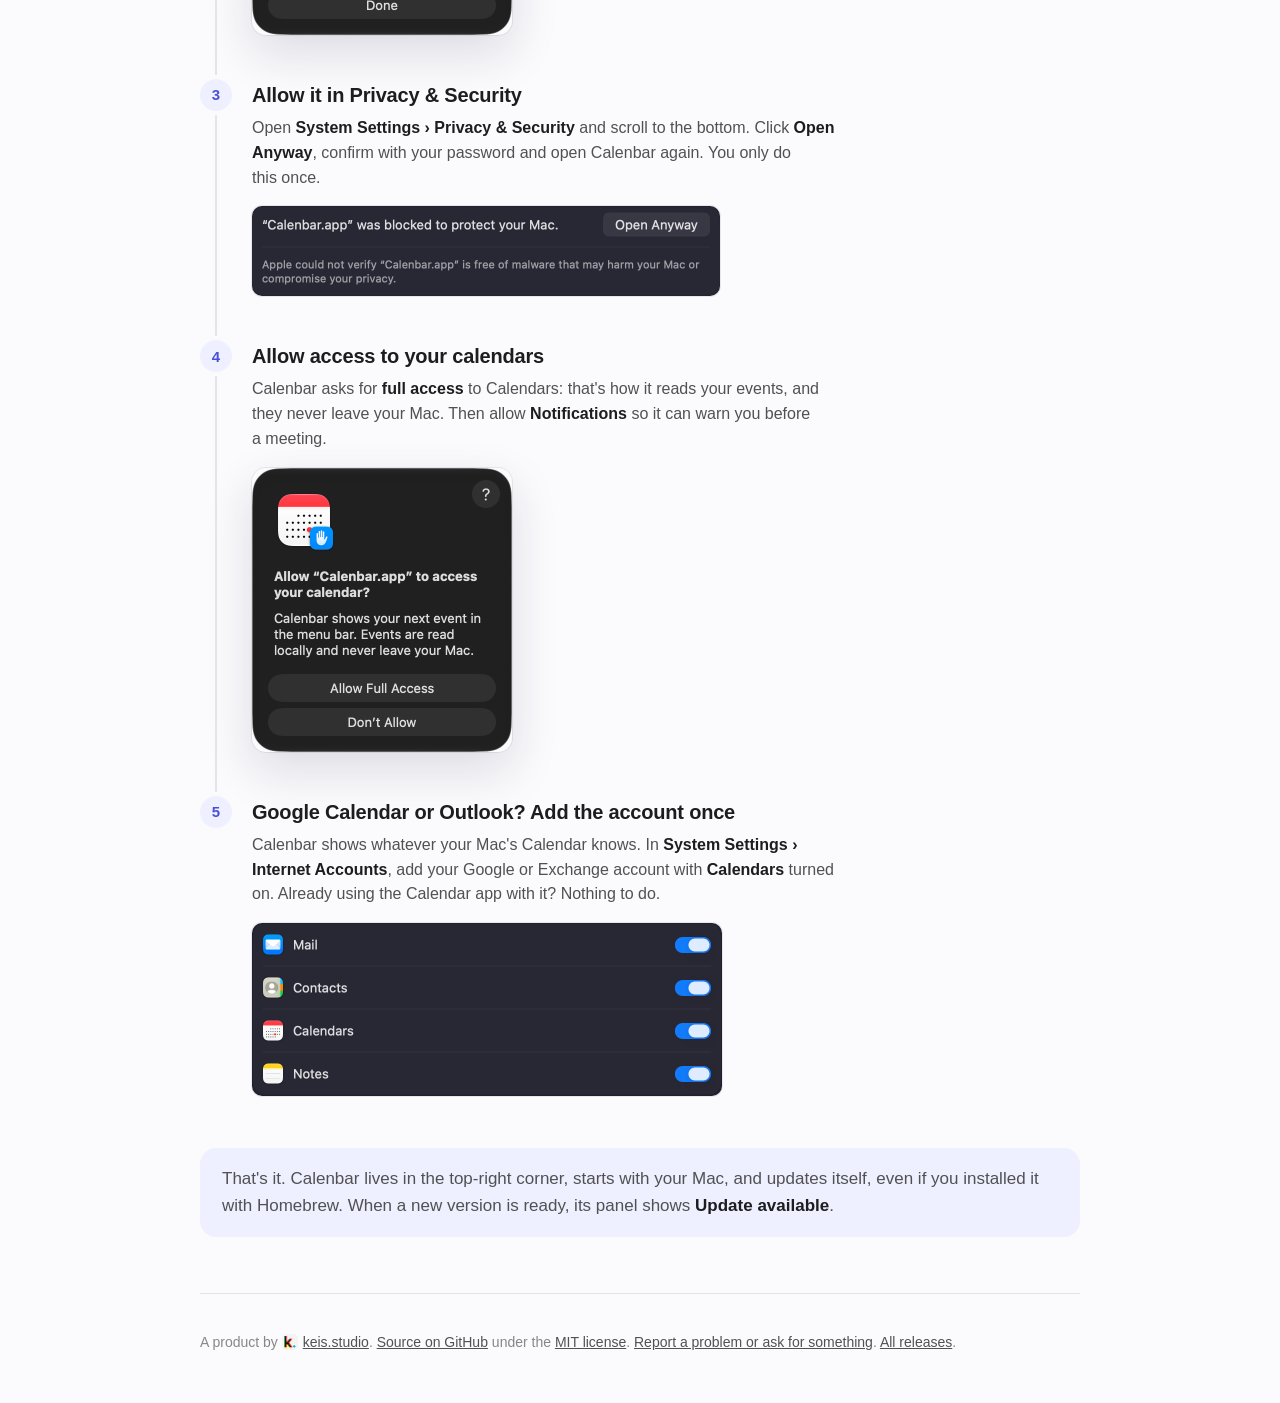
==== commit d0c910fe: "chore: credit the app to keis.studio" ====
--- a/docs/install.html
+++ b/docs/install.html
@@ -217,8 +217,8 @@
   </section>
 
   <footer>
-    <span data-en>Made by Hernan Case at <a class="studio" href="https://keis.studio/?utm_source=calenbar&utm_medium=landing"><picture class="studio-mark"><source srcset="img/keis-ink.svg" media="(prefers-color-scheme: dark)"><img src="img/keis-paper.svg" width="16" height="16" alt=""></picture>keis.studio</a>. <a href="https://github.com/hercase/calenbar">Source on GitHub</a> under the <a href="https://github.com/hercase/calenbar/blob/main/LICENSE">MIT license</a>. <a href="https://github.com/hercase/calenbar/issues/new">Report a problem or ask for something</a>. <a href="https://github.com/hercase/calenbar/releases">All releases</a>.</span>
-    <span data-es hidden>Hecho por Hernan Case en <a class="studio" href="https://keis.studio/?utm_source=calenbar&utm_medium=landing"><picture class="studio-mark"><source srcset="img/keis-ink.svg" media="(prefers-color-scheme: dark)"><img src="img/keis-paper.svg" width="16" height="16" alt=""></picture>keis.studio</a>. <a href="https://github.com/hercase/calenbar">Código en GitHub</a> con <a href="https://github.com/hercase/calenbar/blob/main/LICENSE">licencia MIT</a>. <a href="https://github.com/hercase/calenbar/issues/new">Reportá un problema o pedí algo</a>. <a href="https://github.com/hercase/calenbar/releases">Todas las versiones</a>.</span>
+    <span data-en>A product by <a class="studio" href="https://keis.studio/?utm_source=calenbar&utm_medium=landing"><picture class="studio-mark"><source srcset="img/keis-ink.svg" media="(prefers-color-scheme: dark)"><img src="img/keis-paper.svg" width="16" height="16" alt=""></picture>keis.studio</a>. <a href="https://github.com/hercase/calenbar">Source on GitHub</a> under the <a href="https://github.com/hercase/calenbar/blob/main/LICENSE">MIT license</a>. <a href="https://github.com/hercase/calenbar/issues/new">Report a problem or ask for something</a>. <a href="https://github.com/hercase/calenbar/releases">All releases</a>.</span>
+    <span data-es hidden>Un producto de <a class="studio" href="https://keis.studio/?utm_source=calenbar&utm_medium=landing"><picture class="studio-mark"><source srcset="img/keis-ink.svg" media="(prefers-color-scheme: dark)"><img src="img/keis-paper.svg" width="16" height="16" alt=""></picture>keis.studio</a>. <a href="https://github.com/hercase/calenbar">Código en GitHub</a> con <a href="https://github.com/hercase/calenbar/blob/main/LICENSE">licencia MIT</a>. <a href="https://github.com/hercase/calenbar/issues/new">Reportá un problema o pedí algo</a>. <a href="https://github.com/hercase/calenbar/releases">Todas las versiones</a>.</span>
   </footer>
 </div>
 <script src="site.js?v=22f136ac59"></script>
